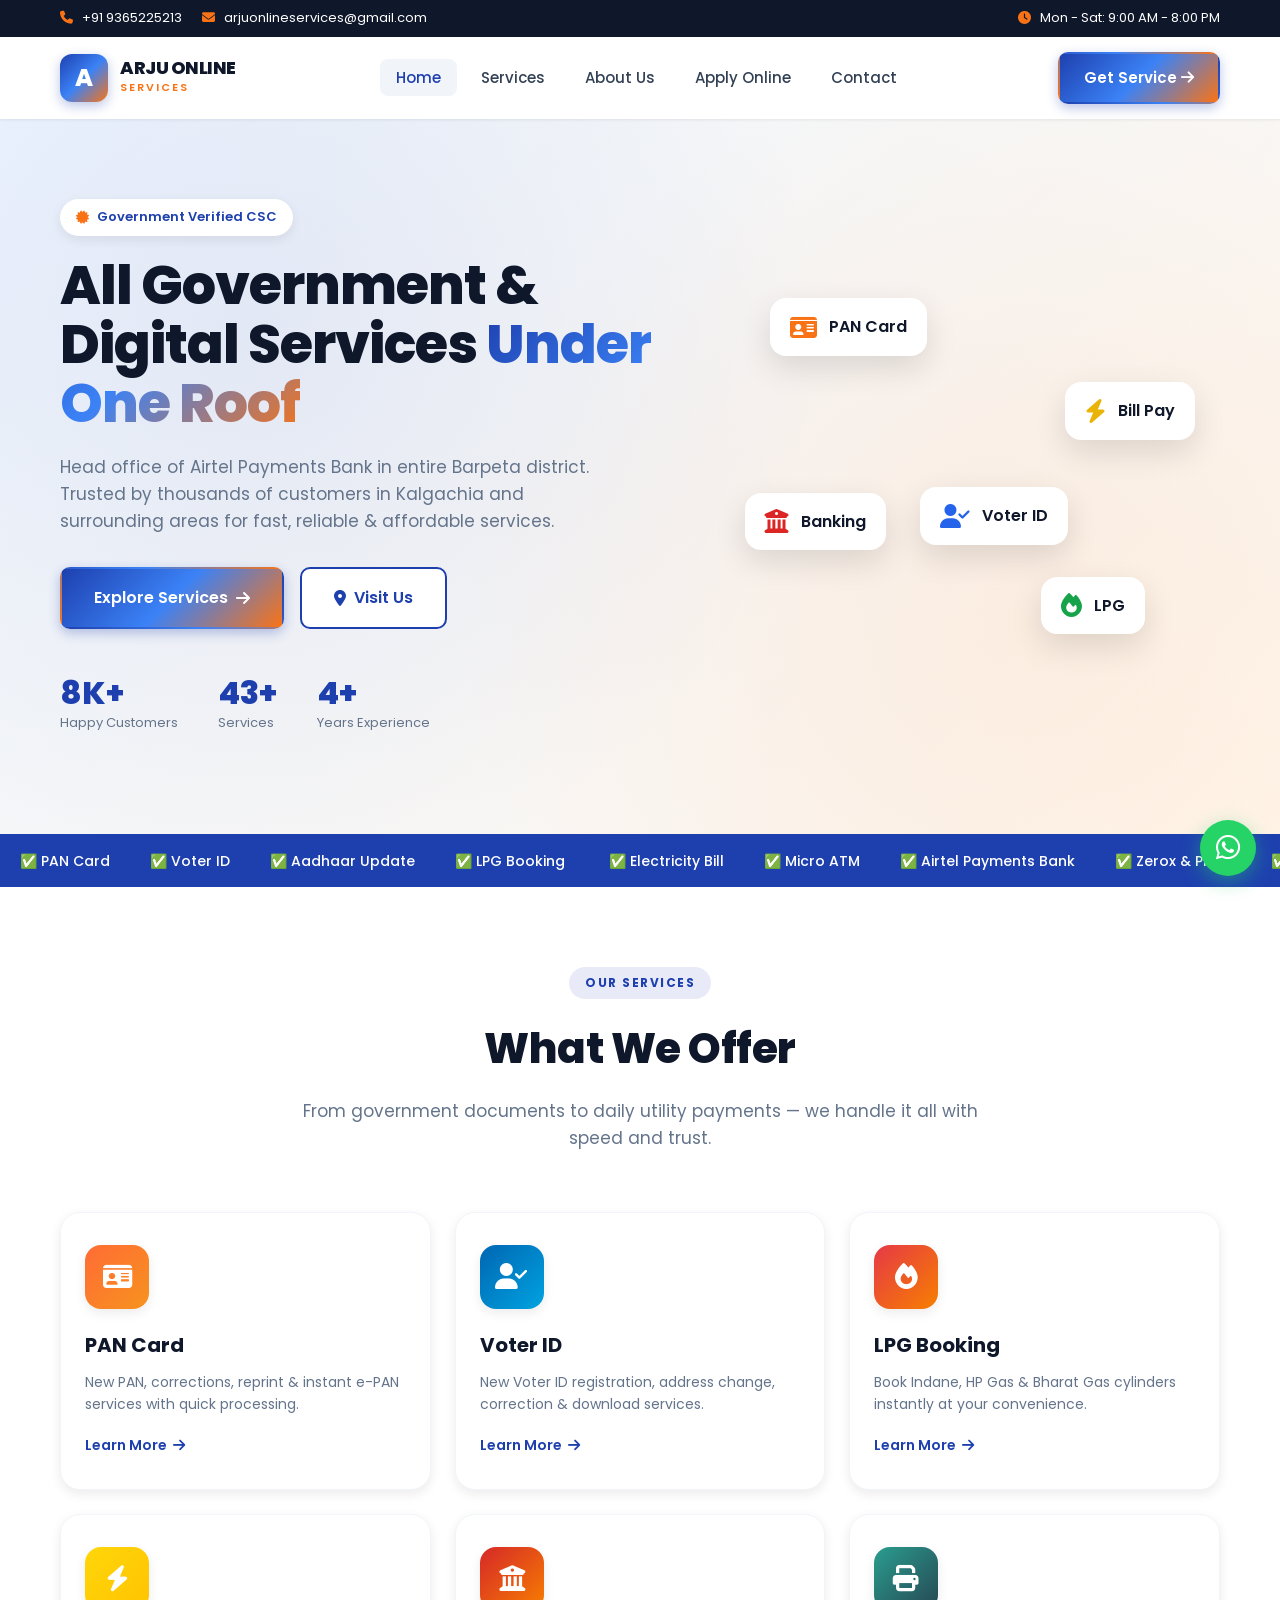
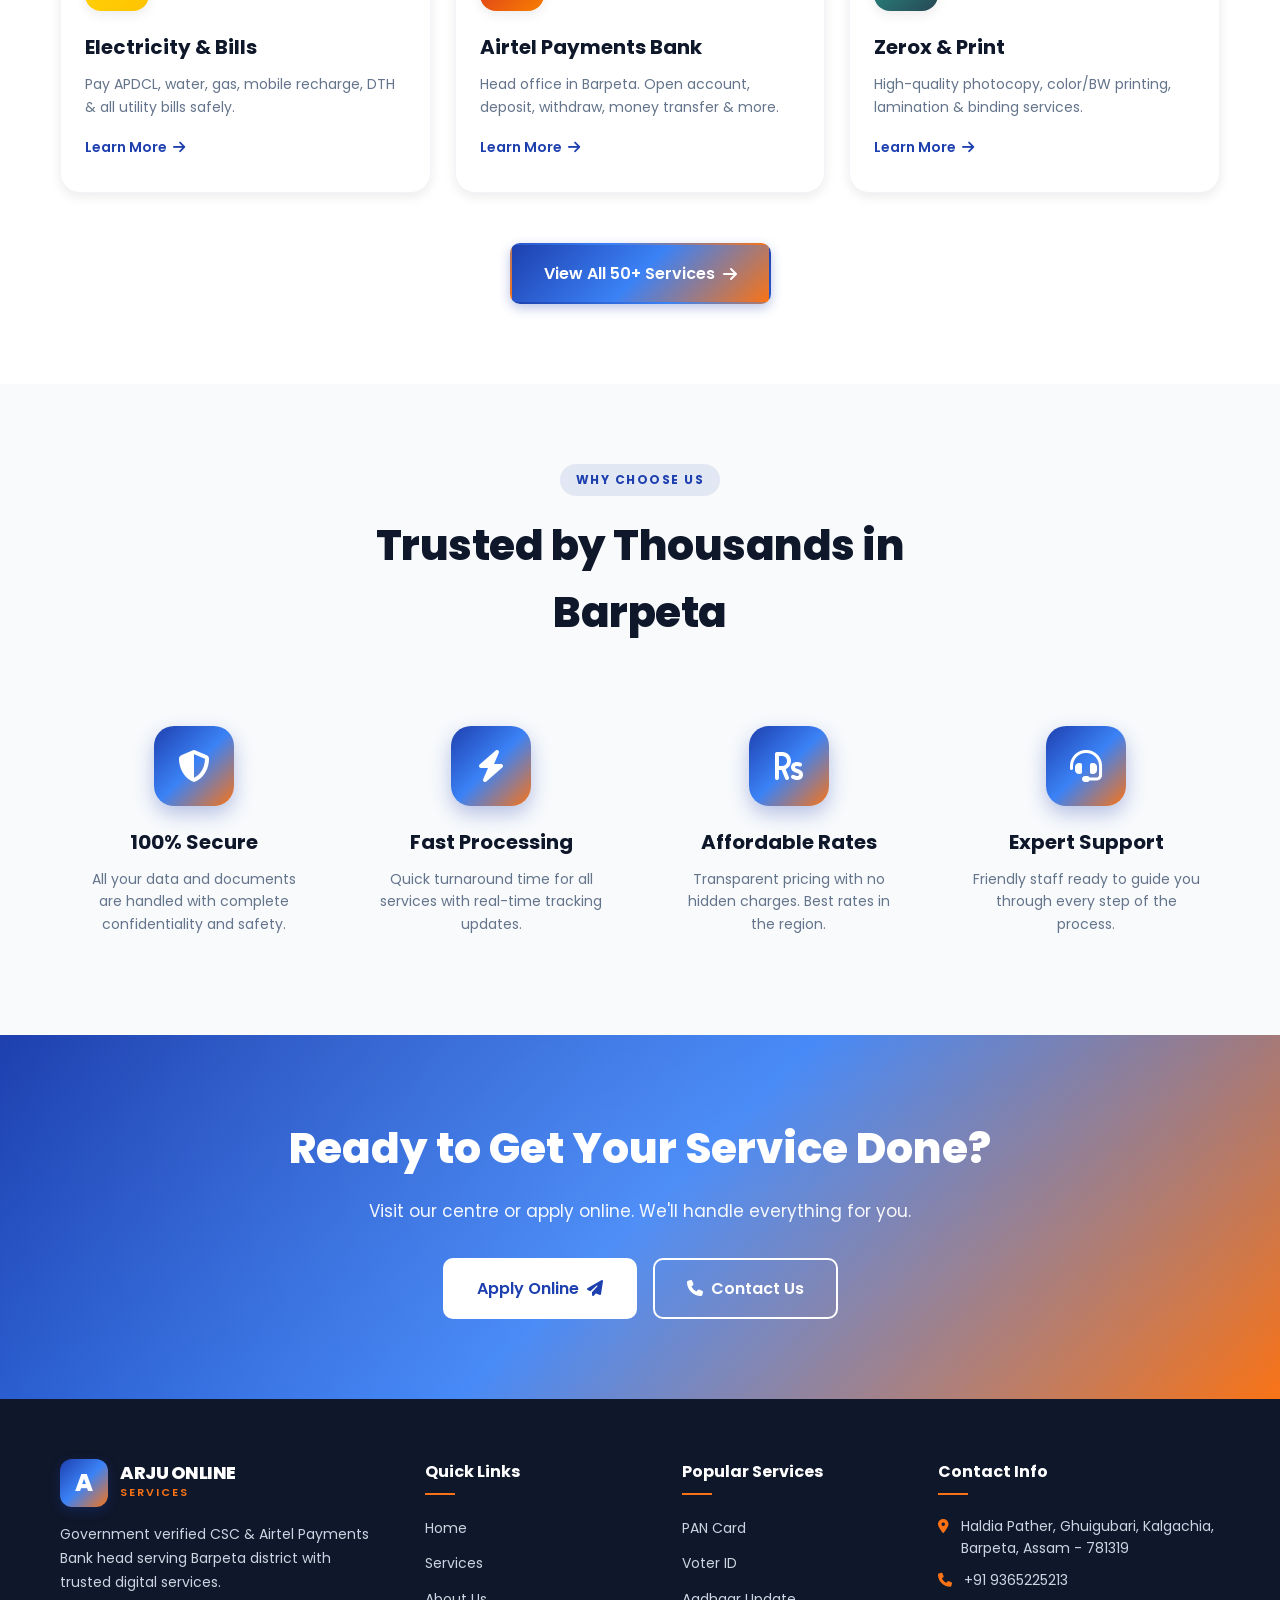
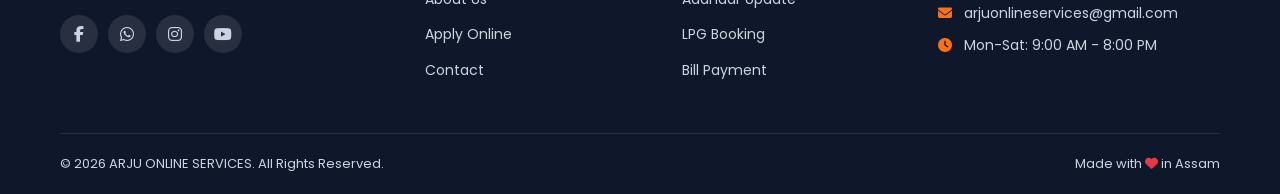
==== index.html @ af77f9fb "Add files via upload" ====
<!DOCTYPE html>
<html lang="en">
<head>
<meta charset="UTF-8" />
<meta name="viewport" content="width=device-width, initial-scale=1.0" />
<meta name="description" content="ARJU ONLINE SERVICES - Government Verified CSC & Airtel Payments Bank Head in Barpeta, Assam. All digital & government services under one roof." />
<meta name="keywords" content="CSC Barpeta, Airtel Payments Bank, PAN Card, Voter ID, LPG Booking, Bill Payment, Kalgachia, Assam CSC" />
<title>ARJU ONLINE SERVICES | CSC & Airtel Payments Bank - Barpeta, Assam</title>
<link rel="stylesheet" href="styles.css" />
<link rel="stylesheet" href="https://cdnjs.cloudflare.com/ajax/libs/font-awesome/6.5.1/css/all.min.css" />
<link rel="preconnect" href="https://fonts.googleapis.com">
<link rel="preconnect" href="https://fonts.gstatic.com" crossorigin>
<link href="https://fonts.googleapis.com/css2?family=Poppins:wght@300;400;500;600;700;800&family=Hind+Siliguri:wght@400;600;700&display=swap" rel="stylesheet">
</head>
<body>

<!-- Top Info Bar -->
<div class="top-bar">
  <div class="container top-bar-inner">
    <div class="top-left">
      <span><i class="fas fa-phone"></i> +91 9365225213</span>
      <span class="hide-mobile"><i class="fas fa-envelope"></i> arjuonlineservices@gmail.com</span>
    </div>
    <div class="top-right">
      <span><i class="fas fa-clock"></i> Mon - Sat: 9:00 AM - 8:00 PM</span>
    </div>
  </div>
</div>

<!-- Navigation -->
<header class="header" id="header">
  <div class="container nav-container">
    <a href="index.html" class="logo">
      <div class="logo-icon">A</div>
      <div class="logo-text">
        <h1>ARJU ONLINE</h1>
        <p>SERVICES</p>
      </div>
    </a>
    <nav class="nav" id="nav">
      <ul class="nav-list">
        <li><a href="index.html" class="active">Home</a></li>
        <li><a href="services.html">Services</a></li>
        <li><a href="about.html">About Us</a></li>
        <li><a href="apply.html">Apply Online</a></li>
        <li><a href="contact.html">Contact</a></li>
      </ul>
    </nav>
    <a href="apply.html" class="btn btn-primary nav-cta hide-mobile">Get Service <i class="fas fa-arrow-right"></i></a>
    <button class="menu-toggle" id="menuToggle" aria-label="Toggle menu">
      <i class="fas fa-bars"></i>
    </button>
  </div>
</header>

<!-- Hero Section -->
<section class="hero">
  <div class="hero-bg"></div>
  <div class="container hero-content">
    <div class="hero-text">
      <span class="hero-badge"><i class="fas fa-certificate"></i> Government Verified CSC</span>
      <h2 class="hero-title">All Government & Digital Services <span class="text-gradient">Under One Roof</span></h2>
      <p class="hero-desc">Head office of Airtel Payments Bank in entire Barpeta district. Trusted by thousands of customers in Kalgachia and surrounding areas for fast, reliable & affordable services.</p>
      <div class="hero-buttons">
        <a href="services.html" class="btn btn-primary btn-lg">Explore Services <i class="fas fa-arrow-right"></i></a>
        <a href="contact.html" class="btn btn-outline btn-lg"><i class="fas fa-map-marker-alt"></i> Visit Us</a>
      </div>
      <div class="hero-stats">
        <div class="stat"><h3>10K+</h3><p>Happy Customers</p></div>
        <div class="stat"><h3>50+</h3><p>Services</p></div>
        <div class="stat"><h3>5+</h3><p>Years Experience</p></div>
      </div>
    </div>
    <div class="hero-image">
      <div class="hero-card card-1"><i class="fas fa-id-card"></i><span>PAN Card</span></div>
      <div class="hero-card card-2"><i class="fas fa-bolt"></i><span>Bill Pay</span></div>
      <div class="hero-card card-3"><i class="fas fa-university"></i><span>Banking</span></div>
      <div class="hero-card card-4"><i class="fas fa-fire"></i><span>LPG</span></div>
      <div class="hero-card card-5"><i class="fas fa-user-check"></i><span>Voter ID</span></div>
    </div>
  </div>
</section>

<!-- Marquee -->
<div class="marquee">
  <div class="marquee-content">
    <span>✅ PAN Card</span><span>✅ Voter ID</span><span>✅ Aadhaar Update</span><span>✅ LPG Booking</span>
    <span>✅ Electricity Bill</span><span>✅ Micro ATM</span><span>✅ Airtel Payments Bank</span><span>✅ Zerox & Print</span>
    <span>✅ Ration Card</span><span>✅ Driving License</span><span>✅ Passport</span><span>✅ Ayushman Card</span>
    <span>✅ PAN Card</span><span>✅ Voter ID</span><span>✅ Aadhaar Update</span><span>✅ LPG Booking</span>
  </div>
</div>

<!-- Services Preview -->
<section class="section">
  <div class="container">
    <div class="section-header">
      <span class="section-tag">OUR SERVICES</span>
      <h2 class="section-title">What We Offer</h2>
      <p class="section-desc">From government documents to daily utility payments — we handle it all with speed and trust.</p>
    </div>
    <div class="services-grid">
      <div class="service-card">
        <div class="service-icon" style="background: linear-gradient(135deg, #ff6b35, #f7931e);"><i class="fas fa-id-card"></i></div>
        <h3>PAN Card</h3>
        <p>New PAN, corrections, reprint & instant e-PAN services with quick processing.</p>
        <a href="services.html" class="service-link">Learn More <i class="fas fa-arrow-right"></i></a>
      </div>
      <div class="service-card">
        <div class="service-icon" style="background: linear-gradient(135deg, #0066b3, #00a3e0);"><i class="fas fa-user-check"></i></div>
        <h3>Voter ID</h3>
        <p>New Voter ID registration, address change, correction & download services.</p>
        <a href="services.html" class="service-link">Learn More <i class="fas fa-arrow-right"></i></a>
      </div>
      <div class="service-card">
        <div class="service-icon" style="background: linear-gradient(135deg, #e63946, #f77f00);"><i class="fas fa-fire"></i></div>
        <h3>LPG Booking</h3>
        <p>Book Indane, HP Gas & Bharat Gas cylinders instantly at your convenience.</p>
        <a href="services.html" class="service-link">Learn More <i class="fas fa-arrow-right"></i></a>
      </div>
      <div class="service-card">
        <div class="service-icon" style="background: linear-gradient(135deg, #ffd60a, #ffc300);"><i class="fas fa-bolt"></i></div>
        <h3>Electricity & Bills</h3>
        <p>Pay APDCL, water, gas, mobile recharge, DTH & all utility bills safely.</p>
        <a href="services.html" class="service-link">Learn More <i class="fas fa-arrow-right"></i></a>
      </div>
      <div class="service-card">
        <div class="service-icon" style="background: linear-gradient(135deg, #d62828, #f77f00);"><i class="fas fa-university"></i></div>
        <h3>Airtel Payments Bank</h3>
        <p>Head office in Barpeta. Open account, deposit, withdraw, money transfer & more.</p>
        <a href="services.html" class="service-link">Learn More <i class="fas fa-arrow-right"></i></a>
      </div>
      <div class="service-card">
        <div class="service-icon" style="background: linear-gradient(135deg, #2a9d8f, #264653);"><i class="fas fa-print"></i></div>
        <h3>Zerox & Print</h3>
        <p>High-quality photocopy, color/BW printing, lamination & binding services.</p>
        <a href="services.html" class="service-link">Learn More <i class="fas fa-arrow-right"></i></a>
      </div>
    </div>
    <div class="center-action">
      <a href="services.html" class="btn btn-primary btn-lg">View All 50+ Services <i class="fas fa-arrow-right"></i></a>
    </div>
  </div>
</section>

<!-- Why Choose Us -->
<section class="section section-alt">
  <div class="container">
    <div class="section-header">
      <span class="section-tag">WHY CHOOSE US</span>
      <h2 class="section-title">Trusted by Thousands in Barpeta</h2>
    </div>
    <div class="features-grid">
      <div class="feature">
        <div class="feature-icon"><i class="fas fa-shield-alt"></i></div>
        <h3>100% Secure</h3>
        <p>All your data and documents are handled with complete confidentiality and safety.</p>
      </div>
      <div class="feature">
        <div class="feature-icon"><i class="fas fa-bolt"></i></div>
        <h3>Fast Processing</h3>
        <p>Quick turnaround time for all services with real-time tracking updates.</p>
      </div>
      <div class="feature">
        <div class="feature-icon"><i class="fas fa-rupee-sign"></i></div>
        <h3>Affordable Rates</h3>
        <p>Transparent pricing with no hidden charges. Best rates in the region.</p>
      </div>
      <div class="feature">
        <div class="feature-icon"><i class="fas fa-headset"></i></div>
        <h3>Expert Support</h3>
        <p>Friendly staff ready to guide you through every step of the process.</p>
      </div>
    </div>
  </div>
</section>

<!-- CTA -->
<section class="cta-section">
  <div class="container">
    <div class="cta-content">
      <h2>Ready to Get Your Service Done?</h2>
      <p>Visit our centre or apply online. We'll handle everything for you.</p>
      <div class="cta-buttons">
        <a href="apply.html" class="btn btn-light btn-lg">Apply Online <i class="fas fa-paper-plane"></i></a>
        <a href="contact.html" class="btn btn-outline-light btn-lg"><i class="fas fa-phone"></i> Contact Us</a>
      </div>
    </div>
  </div>
</section>

<!-- Footer -->
<footer class="footer">
  <div class="container">
    <div class="footer-grid">
      <div class="footer-col">
        <div class="footer-logo">
          <div class="logo-icon">A</div>
          <div class="logo-text"><h1>ARJU ONLINE</h1><p>SERVICES</p></div>
        </div>
        <p class="footer-about">Government verified CSC & Airtel Payments Bank head serving Barpeta district with trusted digital services.</p>
        <div class="social-links">
          <a href="#" aria-label="Facebook"><i class="fab fa-facebook-f"></i></a>
          <a href="#" aria-label="WhatsApp"><i class="fab fa-whatsapp"></i></a>
          <a href="#" aria-label="Instagram"><i class="fab fa-instagram"></i></a>
          <a href="#" aria-label="YouTube"><i class="fab fa-youtube"></i></a>
        </div>
      </div>
      <div class="footer-col">
        <h4>Quick Links</h4>
        <ul>
          <li><a href="index.html">Home</a></li>
          <li><a href="services.html">Services</a></li>
          <li><a href="about.html">About Us</a></li>
          <li><a href="apply.html">Apply Online</a></li>
          <li><a href="contact.html">Contact</a></li>
        </ul>
      </div>
      <div class="footer-col">
        <h4>Popular Services</h4>
        <ul>
          <li><a href="services.html">PAN Card</a></li>
          <li><a href="services.html">Voter ID</a></li>
          <li><a href="services.html">Aadhaar Update</a></li>
          <li><a href="services.html">LPG Booking</a></li>
          <li><a href="services.html">Bill Payment</a></li>
        </ul>
      </div>
      <div class="footer-col">
        <h4>Contact Info</h4>
        <ul class="contact-list">
          <li><i class="fas fa-map-marker-alt"></i> Haldia Pather, Ghuigubari, Kalgachia, Barpeta, Assam - 781319</li>
          <li><i class="fas fa-phone"></i> +91 9365225213</li>
          <li><i class="fas fa-envelope"></i> arjuonlineservices@gmail.com</li>
          <li><i class="fas fa-clock"></i> Mon-Sat: 9:00 AM - 8:00 PM</li>
        </ul>
      </div>
    </div>
    <div class="footer-bottom">
      <p>&copy; 2026 ARJU ONLINE SERVICES. All Rights Reserved.</p>
      <p>Made with <i class="fas fa-heart" style="color:#e63946;"></i> in Assam</p>
    </div>
  </div>
</footer>

<!-- WhatsApp Float -->
<a href="https://wa.me/919365225213" class="whatsapp-float" target="_blank" aria-label="WhatsApp">
  <i class="fab fa-whatsapp"></i>
</a>

<script src="script.js"></script>
</body>
</html>
---- styles.css ----
/* ============ RESET & BASE ============ */
*, *::before, *::after { box-sizing: border-box; margin: 0; padding: 0; }

:root {
  --primary: #1e40af;
  --primary-dark: #1e3a8a;
  --primary-light: #3b82f6;
  --accent: #f97316;
  --accent-dark: #ea580c;
  --success: #10b981;
  --danger: #ef4444;
  --dark: #0f172a;
  --gray-900: #1e293b;
  --gray-700: #334155;
  --gray-500: #64748b;
  --gray-300: #cbd5e1;
  --gray-100: #f1f5f9;
  --gray-50: #f8fafc;
  --white: #ffffff;
  --gradient: linear-gradient(135deg, #1e40af 0%, #3b82f6 50%, #f97316 100%);
  --gradient-soft: linear-gradient(135deg, #eff6ff 0%, #fff7ed 100%);
  --shadow-sm: 0 1px 3px rgba(0,0,0,0.08);
  --shadow: 0 4px 12px rgba(0,0,0,0.08);
  --shadow-lg: 0 12px 32px rgba(0,0,0,0.12);
  --shadow-xl: 0 20px 50px rgba(0,0,0,0.18);
  --radius: 12px;
  --radius-lg: 20px;
  --transition: all 0.3s cubic-bezier(0.4, 0, 0.2, 1);
}

html { scroll-behavior: smooth; }

body {
  font-family: 'Poppins', 'Hind Siliguri', -apple-system, BlinkMacSystemFont, sans-serif;
  color: var(--gray-700);
  line-height: 1.6;
  background: var(--white);
  overflow-x: hidden;
}

img { max-width: 100%; display: block; }
a { text-decoration: none; color: inherit; }
ul { list-style: none; }
button { cursor: pointer; border: none; background: none; font-family: inherit; }

.container { max-width: 1200px; margin: 0 auto; padding: 0 20px; }

/* ============ TOP BAR ============ */
.top-bar {
  background: var(--dark);
  color: var(--white);
  font-size: 13px;
  padding: 8px 0;
}
.top-bar-inner { display: flex; justify-content: space-between; align-items: center; flex-wrap: wrap; gap: 10px; }
.top-left, .top-right { display: flex; gap: 20px; align-items: center; flex-wrap: wrap; }
.top-bar i { color: var(--accent); margin-right: 6px; }

/* ============ HEADER ============ */
.header {
  background: var(--white);
  box-shadow: var(--shadow-sm);
  position: sticky;
  top: 0;
  z-index: 1000;
  transition: var(--transition);
}
.header.scrolled { box-shadow: var(--shadow); }
.nav-container { display: flex; justify-content: space-between; align-items: center; padding: 15px 20px; }

.logo { display: flex; align-items: center; gap: 12px; }
.logo-icon {
  width: 48px; height: 48px;
  background: var(--gradient);
  color: var(--white);
  border-radius: 12px;
  display: flex; align-items: center; justify-content: center;
  font-weight: 800; font-size: 24px;
  box-shadow: 0 4px 12px rgba(30,64,175,0.3);
}
.logo-text h1 { font-size: 18px; font-weight: 800; color: var(--dark); line-height: 1; letter-spacing: -0.5px; }
.logo-text p { font-size: 11px; font-weight: 600; color: var(--accent); letter-spacing: 2px; margin-top: 2px; }

.nav-list { display: flex; gap: 8px; align-items: center; }
.nav-list a {
  padding: 8px 16px;
  font-weight: 500;
  color: var(--gray-700);
  border-radius: 8px;
  transition: var(--transition);
  font-size: 15px;
}
.nav-list a:hover, .nav-list a.active { color: var(--primary); background: var(--gray-100); }

.menu-toggle { display: none; font-size: 24px; color: var(--dark); }

/* ============ BUTTONS ============ */
.btn {
  display: inline-flex; align-items: center; gap: 8px;
  padding: 12px 24px;
  border-radius: 10px;
  font-weight: 600;
  font-size: 15px;
  transition: var(--transition);
  cursor: pointer;
  border: 2px solid transparent;
  text-align: center;
  justify-content: center;
}
.btn-primary { background: var(--gradient); color: var(--white); box-shadow: 0 4px 12px rgba(30,64,175,0.3); }
.btn-primary:hover { transform: translateY(-2px); box-shadow: 0 8px 20px rgba(30,64,175,0.4); }
.btn-outline { border-color: var(--primary); color: var(--primary); background: var(--white); }
.btn-outline:hover { background: var(--primary); color: var(--white); }
.btn-light { background: var(--white); color: var(--primary); }
.btn-light:hover { transform: translateY(-2px); box-shadow: var(--shadow-lg); }
.btn-outline-light { border-color: var(--white); color: var(--white); }
.btn-outline-light:hover { background: var(--white); color: var(--primary); }
.btn-whatsapp { background: #25D366; color: var(--white); }
.btn-whatsapp:hover { background: #1ebe5a; transform: translateY(-2px); }
.btn-lg { padding: 16px 32px; font-size: 16px; }
.btn-block { width: 100%; }

/* ============ HERO ============ */
.hero {
  position: relative;
  padding: 80px 0 100px;
  overflow: hidden;
  background: var(--gradient-soft);
}
.hero-bg {
  position: absolute; inset: 0;
  background: radial-gradient(circle at 20% 30%, rgba(30,64,175,0.08) 0%, transparent 50%),
              radial-gradient(circle at 80% 70%, rgba(249,115,22,0.08) 0%, transparent 50%);
}
.hero-content { display: grid; grid-template-columns: 1.2fr 1fr; gap: 60px; align-items: center; position: relative; }
.hero-badge {
  display: inline-flex; align-items: center; gap: 8px;
  background: var(--white);
  padding: 8px 16px;
  border-radius: 100px;
  font-size: 13px;
  font-weight: 600;
  color: var(--primary);
  box-shadow: var(--shadow);
  margin-bottom: 20px;
}
.hero-badge i { color: var(--accent); }
.hero-title { font-size: clamp(32px, 5vw, 54px); font-weight: 800; color: var(--dark); line-height: 1.1; margin-bottom: 20px; letter-spacing: -1px; }
.text-gradient { background: var(--gradient); -webkit-background-clip: text; -webkit-text-fill-color: transparent; background-clip: text; }
.hero-desc { font-size: 17px; color: var(--gray-500); margin-bottom: 32px; max-width: 540px; }
.hero-buttons { display: flex; gap: 16px; flex-wrap: wrap; margin-bottom: 48px; }
.hero-stats { display: flex; gap: 40px; flex-wrap: wrap; }
.stat h3 { font-size: 32px; font-weight: 800; color: var(--primary); line-height: 1; }
.stat p { font-size: 13px; color: var(--gray-500); margin-top: 4px; }

.hero-image { position: relative; height: 420px; }
.hero-card {
  position: absolute;
  background: var(--white);
  padding: 16px 20px;
  border-radius: 16px;
  box-shadow: var(--shadow-lg);
  display: flex; align-items: center; gap: 12px;
  font-weight: 600;
  color: var(--dark);
  animation: float 3s ease-in-out infinite;
}
.hero-card i { font-size: 24px; }
.card-1 { top: 10%; left: 10%; animation-delay: 0s; }
.card-1 i { color: #f97316; }
.card-2 { top: 30%; right: 5%; animation-delay: 0.5s; }
.card-2 i { color: #eab308; }
.card-3 { bottom: 30%; left: 5%; animation-delay: 1s; }
.card-3 i { color: #dc2626; }
.card-4 { bottom: 10%; right: 15%; animation-delay: 1.5s; }
.card-4 i { color: #16a34a; }
.card-5 { top: 55%; left: 40%; animation-delay: 2s; }
.card-5 i { color: #2563eb; }

@keyframes float { 0%,100% { transform: translateY(0); } 50% { transform: translateY(-12px); } }

/* ============ MARQUEE ============ */
.marquee {
  background: var(--primary);
  color: var(--white);
  padding: 14px 0;
  overflow: hidden;
  white-space: nowrap;
}
.marquee-content { display: inline-block; animation: scroll 30s linear infinite; font-weight: 500; font-size: 14px; }
.marquee-content span { margin: 0 20px; }
@keyframes scroll { 0% { transform: translateX(0); } 100% { transform: translateX(-50%); } }

/* ============ SECTIONS ============ */
.section { padding: 80px 0; }
.section-alt { background: var(--gray-50); }
.section-header { text-align: center; max-width: 700px; margin: 0 auto 60px; }
.section-tag {
  display: inline-block;
  background: rgba(30,64,175,0.1);
  color: var(--primary);
  padding: 6px 16px;
  border-radius: 100px;
  font-size: 12px;
  font-weight: 700;
  letter-spacing: 1.5px;
  margin-bottom: 16px;
}
.section-title { font-size: clamp(28px, 4vw, 42px); font-weight: 800; color: var(--dark); margin-bottom: 16px; letter-spacing: -0.5px; }
.section-desc { color: var(--gray-500); font-size: 17px; }
.center-action { text-align: center; margin-top: 50px; }

/* ============ SERVICE CARDS (Home) ============ */
.services-grid { display: grid; grid-template-columns: repeat(auto-fit, minmax(280px, 1fr)); gap: 24px; }
.service-card {
  background: var(--white);
  padding: 32px 24px;
  border-radius: var(--radius-lg);
  box-shadow: var(--shadow);
  transition: var(--transition);
  border: 1px solid var(--gray-100);
  position: relative;
  overflow: hidden;
}
.service-card::before {
  content: '';
  position: absolute;
  top: 0; left: 0; right: 0; height: 3px;
  background: var(--gradient);
  transform: scaleX(0);
  transform-origin: left;
  transition: transform 0.4s ease;
}
.service-card:hover { transform: translateY(-8px); box-shadow: var(--shadow-xl); }
.service-card:hover::before { transform: scaleX(1); }
.service-icon {
  width: 64px; height: 64px;
  border-radius: 16px;
  display: flex; align-items: center; justify-content: center;
  font-size: 26px;
  color: var(--white);
  margin-bottom: 20px;
  box-shadow: var(--shadow);
}
.service-card h3 { font-size: 20px; font-weight: 700; color: var(--dark); margin-bottom: 10px; }
.service-card p { color: var(--gray-500); font-size: 14px; margin-bottom: 16px; }
.service-link { color: var(--primary); font-weight: 600; font-size: 14px; display: inline-flex; align-items: center; gap: 6px; transition: var(--transition); }
.service-link:hover { gap: 10px; }

/* ============ FEATURES ============ */
.features-grid { display: grid; grid-template-columns: repeat(auto-fit, minmax(240px, 1fr)); gap: 30px; }
.feature { text-align: center; padding: 20px; }
.feature-icon {
  width: 80px; height: 80px;
  background: var(--gradient);
  border-radius: 20px;
  display: flex; align-items: center; justify-content: center;
  font-size: 32px;
  color: var(--white);
  margin: 0 auto 20px;
  box-shadow: 0 8px 20px rgba(30,64,175,0.3);
}
.feature h3 { font-size: 20px; font-weight: 700; color: var(--dark); margin-bottom: 10px; }
.feature p { color: var(--gray-500); font-size: 14px; }

/* ============ CTA ============ */
.cta-section {
  background: var(--gradient);
  padding: 80px 0;
  text-align: center;
  color: var(--white);
  position: relative;
  overflow: hidden;
}
.cta-section::before {
  content: '';
  position: absolute;
  top: -50%; left: -50%;
  width: 200%; height: 200%;
  background: radial-gradient(circle, rgba(255,255,255,0.1) 0%, transparent 50%);
}
.cta-content { position: relative; }
.cta-content h2 { font-size: clamp(28px, 4vw, 42px); font-weight: 800; margin-bottom: 16px; }
.cta-content p { font-size: 17px; margin-bottom: 32px; opacity: 0.95; }
.cta-buttons { display: flex; gap: 16px; justify-content: center; flex-wrap: wrap; }

/* ============ PAGE HEADER ============ */
.page-header {
  background: var(--gradient);
  color: var(--white);
  padding: 80px 0 60px;
  text-align: center;
  position: relative;
  overflow: hidden;
}
.page-header::before {
  content: '';
  position: absolute; inset: 0;
  background: radial-gradient(circle at 30% 50%, rgba(255,255,255,0.15) 0%, transparent 50%);
}
.page-header h1 { font-size: clamp(32px, 5vw, 48px); font-weight: 800; margin-bottom: 12px; position: relative; }
.page-header p { font-size: 17px; opacity: 0.95; position: relative; }
.breadcrumb { margin-top: 20px; font-size: 14px; position: relative; }
.breadcrumb a { color: var(--white); opacity: 0.9; }
.breadcrumb a:hover { opacity: 1; text-decoration: underline; }
.breadcrumb i { margin: 0 8px; font-size: 10px; }

/* ============ SERVICES FULL GRID ============ */
.filter-bar {
  display: flex; gap: 10px; flex-wrap: wrap;
  justify-content: center;
  margin-bottom: 40px;
}
.filter-btn {
  padding: 10px 20px;
  background: var(--white);
  color: var(--gray-700);
  border: 2px solid var(--gray-100);
  border-radius: 100px;
  font-weight: 600;
  font-size: 14px;
  transition: var(--transition);
}
.filter-btn:hover { border-color: var(--primary); color: var(--primary); }
.filter-btn.active { background: var(--primary); color: var(--white); border-color: var(--primary); }

.services-full-grid { display: grid; grid-template-columns: repeat(auto-fill, minmax(260px, 1fr)); gap: 20px; }
.service-card-full {
  background: var(--white);
  padding: 24px;
  border-radius: var(--radius);
  box-shadow: var(--shadow);
  transition: var(--transition);
  border: 1px solid var(--gray-100);
  position: relative;
}
.service-card-full:hover { transform: translateY(-5px); box-shadow: var(--shadow-lg); }
.service-card-full .service-icon {
  width: 56px; height: 56px;
  background: var(--gradient);
  font-size: 22px;
  margin-bottom: 16px;
}
.service-card-full h3 { font-size: 17px; font-weight: 700; color: var(--dark); margin-bottom: 8px; }
.service-card-full p { font-size: 13px; color: var(--gray-500); }
.service-tag {
  position: absolute;
  top: 16px; right: 16px;
  background: var(--accent);
  color: var(--white);
  padding: 4px 10px;
  border-radius: 100px;
  font-size: 10px;
  font-weight: 700;
  letter-spacing: 0.5px;
}

/* ============ ABOUT ============ */
.about-grid { display: grid; grid-template-columns: 1fr 1fr; gap: 60px; align-items: center; }
.about-img-box { position: relative; }
.about-visual {
  background: var(--gradient);
  border-radius: var(--radius-lg);
  padding: 80px 40px;
  text-align: center;
  color: var(--white);
  box-shadow: var(--shadow-xl);
}
.about-visual i { font-size: 80px; margin-bottom: 20px; opacity: 0.9; }
.about-visual h3 { font-size: 24px; font-weight: 700; }
.about-badge {
  position: absolute;
  bottom: -20px; right: -20px;
  background: var(--white);
  padding: 20px;
  border-radius: var(--radius);
  box-shadow: var(--shadow-xl);
  display: flex; align-items: center; gap: 12px;
}
.about-badge i { font-size: 32px; color: var(--accent); }
.about-badge h4 { font-size: 20px; font-weight: 800; color: var(--dark); }
.about-badge p { font-size: 12px; color: var(--gray-500); }
.about-content .section-title { text-align: left; }
.about-content p { margin-bottom: 16px; color: var(--gray-700); }
.about-checklist { display: grid; grid-template-columns: 1fr 1fr; gap: 12px; margin-top: 24px; }
.about-checklist div { display: flex; align-items: center; gap: 10px; font-weight: 500; color: var(--dark); }
.about-checklist i { color: var(--success); font-size: 18px; }

.values-grid { display: grid; grid-template-columns: repeat(auto-fit, minmax(220px, 1fr)); gap: 24px; }
.value-card {
  background: var(--white);
  padding: 32px 24px;
  border-radius: var(--radius-lg);
  text-align: center;
  box-shadow: var(--shadow);
  transition: var(--transition);
}
.value-card:hover { transform: translateY(-5px); box-shadow: var(--shadow-lg); }
.value-icon {
  width: 70px; height: 70px;
  background: var(--gradient-soft);
  border-radius: 20px;
  display: flex; align-items: center; justify-content: center;
  font-size: 28px;
  color: var(--primary);
  margin: 0 auto 20px;
}
.value-card h3 { font-size: 18px; font-weight: 700; color: var(--dark); margin-bottom: 10px; }
.value-card p { font-size: 14px; color: var(--gray-500); }

.testimonials-grid { display: grid; grid-template-columns: repeat(auto-fit, minmax(280px, 1fr)); gap: 24px; }
.testimonial {
  background: var(--white);
  padding: 32px;
  border-radius: var(--radius-lg);
  box-shadow: var(--shadow);
  transition: var(--transition);
}
.testimonial:hover { transform: translateY(-5px); box-shadow: var(--shadow-lg); }
.stars { color: #fbbf24; margin-bottom: 16px; }
.stars i { margin-right: 2px; }
.testimonial p { color: var(--gray-700); font-style: italic; margin-bottom: 20px; }
.testimonial-author { display: flex; align-items: center; gap: 12px; }
.author-avatar {
  width: 48px; height: 48px;
  background: var(--gradient);
  color: var(--white);
  border-radius: 50%;
  display: flex; align-items: center; justify-content: center;
  font-weight: 700;
  font-size: 18px;
}
.testimonial-author h4 { font-size: 15px; font-weight: 700; color: var(--dark); }
.testimonial-author p { font-size: 13px; color: var(--gray-500); font-style: normal; }

/* ============ CONTACT ============ */
.contact-grid { display: grid; grid-template-columns: 1fr 1.2fr; gap: 40px; }
.contact-info h2, .contact-form-wrap h2 { font-size: 28px; font-weight: 800; color: var(--dark); margin-bottom: 16px; }
.contact-info > p { color: var(--gray-500); margin-bottom: 32px; }
.info-card {
  display: flex; gap: 16px;
  padding: 20px;
  background: var(--white);
  border-radius: var(--radius);
  box-shadow: var(--shadow);
  margin-bottom: 16px;
  transition: var(--transition);
}
.info-card:hover { transform: translateX(5px); box-shadow: var(--shadow-lg); }
.info-icon {
  width: 48px; height: 48px;
  background: var(--gradient);
  color: var(--white);
  border-radius: 12px;
  display: flex; align-items: center; justify-content: center;
  font-size: 18px;
  flex-shrink: 0;
}
.info-card h4 { font-size: 15px; font-weight: 700; color: var(--dark); margin-bottom: 4px; }
.info-card p { font-size: 14px; color: var(--gray-500); line-height: 1.5; }

.contact-form-wrap {
  background: var(--white);
  padding: 40px;
  border-radius: var(--radius-lg);
  box-shadow: var(--shadow-lg);
}

/* ============ FORMS ============ */
.form-row { display: grid; grid-template-columns: 1fr 1fr; gap: 16px; }
.form-group { margin-bottom: 20px; }
.form-group label { display: block; font-weight: 600; color: var(--dark); margin-bottom: 8px; font-size: 14px; }
.form-group input, .form-group select, .form-group textarea {
  width: 100%;
  padding: 12px 16px;
  border: 2px solid var(--gray-100);
  border-radius: 10px;
  font-family: inherit;
  font-size: 15px;
  color: var(--dark);
  background: var(--white);
  transition: var(--transition);
}
.form-group input:focus, .form-group select:focus, .form-group textarea:focus {
  outline: none;
  border-color: var(--primary);
  box-shadow: 0 0 0 4px rgba(30,64,175,0.1);
}
.form-group textarea { resize: vertical; min-height: 100px; }
.form-check { display: flex; gap: 10px; align-items: flex-start; margin-bottom: 20px; font-size: 13px; color: var(--gray-500); }
.form-check input { margin-top: 3px; accent-color: var(--primary); }

/* ============ APPLY PAGE ============ */
.apply-wrapper { display: grid; grid-template-columns: 1fr 1.4fr; gap: 40px; align-items: start; }
.apply-info {
  background: var(--gradient);
  color: var(--white);
  padding: 40px;
  border-radius: var(--radius-lg);
  position: sticky;
  top: 100px;
}
.apply-info h2 { font-size: 28px; font-weight: 800; margin-bottom: 30px; }
.step { display: flex; gap: 16px; margin-bottom: 24px; }
.step-num {
  width: 40px; height: 40px;
  background: rgba(255,255,255,0.2);
  border-radius: 50%;
  display: flex; align-items: center; justify-content: center;
  font-weight: 800;
  flex-shrink: 0;
}
.step h4 { font-size: 16px; font-weight: 700; margin-bottom: 4px; }
.step p { font-size: 13px; opacity: 0.9; }
.apply-help { margin-top: 30px; padding-top: 30px; border-top: 1px solid rgba(255,255,255,0.2); }
.apply-help h4 { font-size: 18px; font-weight: 700; margin-bottom: 10px; display: flex; align-items: center; gap: 8px; }
.apply-help p { font-size: 14px; opacity: 0.9; margin-bottom: 16px; }
.apply-help .btn { margin-bottom: 10px; }

.apply-form-wrap {
  background: var(--white);
  padding: 40px;
  border-radius: var(--radius-lg);
  box-shadow: var(--shadow-lg);
}
.apply-form-wrap h2 { font-size: 28px; font-weight: 800; color: var(--dark); margin-bottom: 24px; }

/* ============ MAP ============ */
.map-container { width: 100%; }
.map-container iframe { display: block; width: 100%; }

/* ============ FOOTER ============ */
.footer { background: var(--dark); color: var(--gray-300); padding: 60px 0 0; }
.footer-grid { display: grid; grid-template-columns: 1.5fr 1fr 1fr 1.3fr; gap: 40px; margin-bottom: 40px; }
.footer-logo { display: flex; align-items: center; gap: 12px; margin-bottom: 16px; }
.footer-logo .logo-text h1 { color: var(--white); }
.footer-about { font-size: 14px; line-height: 1.7; margin-bottom: 20px; }
.social-links { display: flex; gap: 10px; }
.social-links a {
  width: 38px; height: 38px;
  background: rgba(255,255,255,0.1);
  border-radius: 50%;
  display: flex; align-items: center; justify-content: center;
  transition: var(--transition);
}
.social-links a:hover { background: var(--gradient); transform: translateY(-3px); }
.footer-col h4 { color: var(--white); font-size: 16px; font-weight: 700; margin-bottom: 20px; position: relative; padding-bottom: 10px; }
.footer-col h4::after { content: ''; position: absolute; bottom: 0; left: 0; width: 30px; height: 2px; background: var(--accent); }
.footer-col ul li { margin-bottom: 10px; }
.footer-col ul a { font-size: 14px; transition: var(--transition); }
.footer-col ul a:hover { color: var(--accent); padding-left: 5px; }
.contact-list li { display: flex; gap: 12px; font-size: 14px; align-items: flex-start; }
.contact-list i { color: var(--accent); margin-top: 4px; flex-shrink: 0; }
.footer-bottom {
  border-top: 1px solid rgba(255,255,255,0.1);
  padding: 20px 0;
  text-align: center;
  font-size: 13px;
  display: flex; justify-content: space-between; flex-wrap: wrap; gap: 10px;
}

/* ============ WHATSAPP FLOAT ============ */
.whatsapp-float {
  position: fixed;
  bottom: 24px; right: 24px;
  width: 56px; height: 56px;
  background: #25D366;
  color: var(--white);
  border-radius: 50%;
  display: flex; align-items: center; justify-content: center;
  font-size: 28px;
  box-shadow: 0 6px 20px rgba(37,211,102,0.4);
  z-index: 999;
  transition: var(--transition);
  animation: pulse 2s infinite;
}
.whatsapp-float:hover { transform: scale(1.1); }
@keyframes pulse {
  0%, 100% { box-shadow: 0 6px 20px rgba(37,211,102,0.4); }
  50% { box-shadow: 0 6px 20px rgba(37,211,102,0.4), 0 0 0 15px rgba(37,211,102,0); }
}

/* ============ UTILITIES ============ */
.hide-mobile { display: inline; }

/* ============ RESPONSIVE ============ */
@media (max-width: 968px) {
  .hero-content, .about-grid, .contact-grid, .apply-wrapper { grid-template-columns: 1fr; gap: 40px; }
  .hero-image { height: 300px; }
  .footer-grid { grid-template-columns: 1fr 1fr; }
  .about-info { position: static; }
}

@media (max-width: 768px) {
  .hide-mobile { display: none !important; }
  .menu-toggle { display: block; }
  .nav { 
    position: fixed;
    top: 78px; left: 0; right: 0;
    background: var(--white);
    box-shadow: var(--shadow-lg);
    max-height: 0;
    overflow: hidden;
    transition: max-height 0.3s ease;
  }
  .nav.open { max-height: 400px; }
  .nav-list { flex-direction: column; padding: 20px; gap: 4px; }
  .nav-list a { display: block; padding: 12px 16px; }
  .nav-cta { display: none; }
  .hero { padding: 50px 0 70px; }
  .hero-title { font-size: 32px; }
  .hero-stats { gap: 24px; }
  .stat h3 { font-size: 24px; }
  .section { padding: 60px 0; }
  .form-row { grid-template-columns: 1fr; }
  .footer-grid { grid-template-columns: 1fr; gap: 30px; }
  .footer-bottom { flex-direction: column; text-align: center; }
  .contact-form-wrap, .apply-form-wrap, .apply-info { padding: 24px; }
  .about-badge { position: static; margin-top: 20px; display: inline-flex; }
  .about-checklist { grid-template-columns: 1fr; }
  .whatsapp-float { width: 50px; height: 50px; font-size: 24px; bottom: 16px; right: 16px; }
}

@media (max-width: 480px) {
  .hero-buttons { flex-direction: column; }
  .hero-buttons .btn { width: 100%; }
  .top-bar-inner { justify-content: center; text-align: center; }
  .top-left, .top-right { justify-content: center; }
  .cta-buttons { flex-direction: column; }
  .cta-buttons .btn { width: 100%; max-width: 300px; }
}
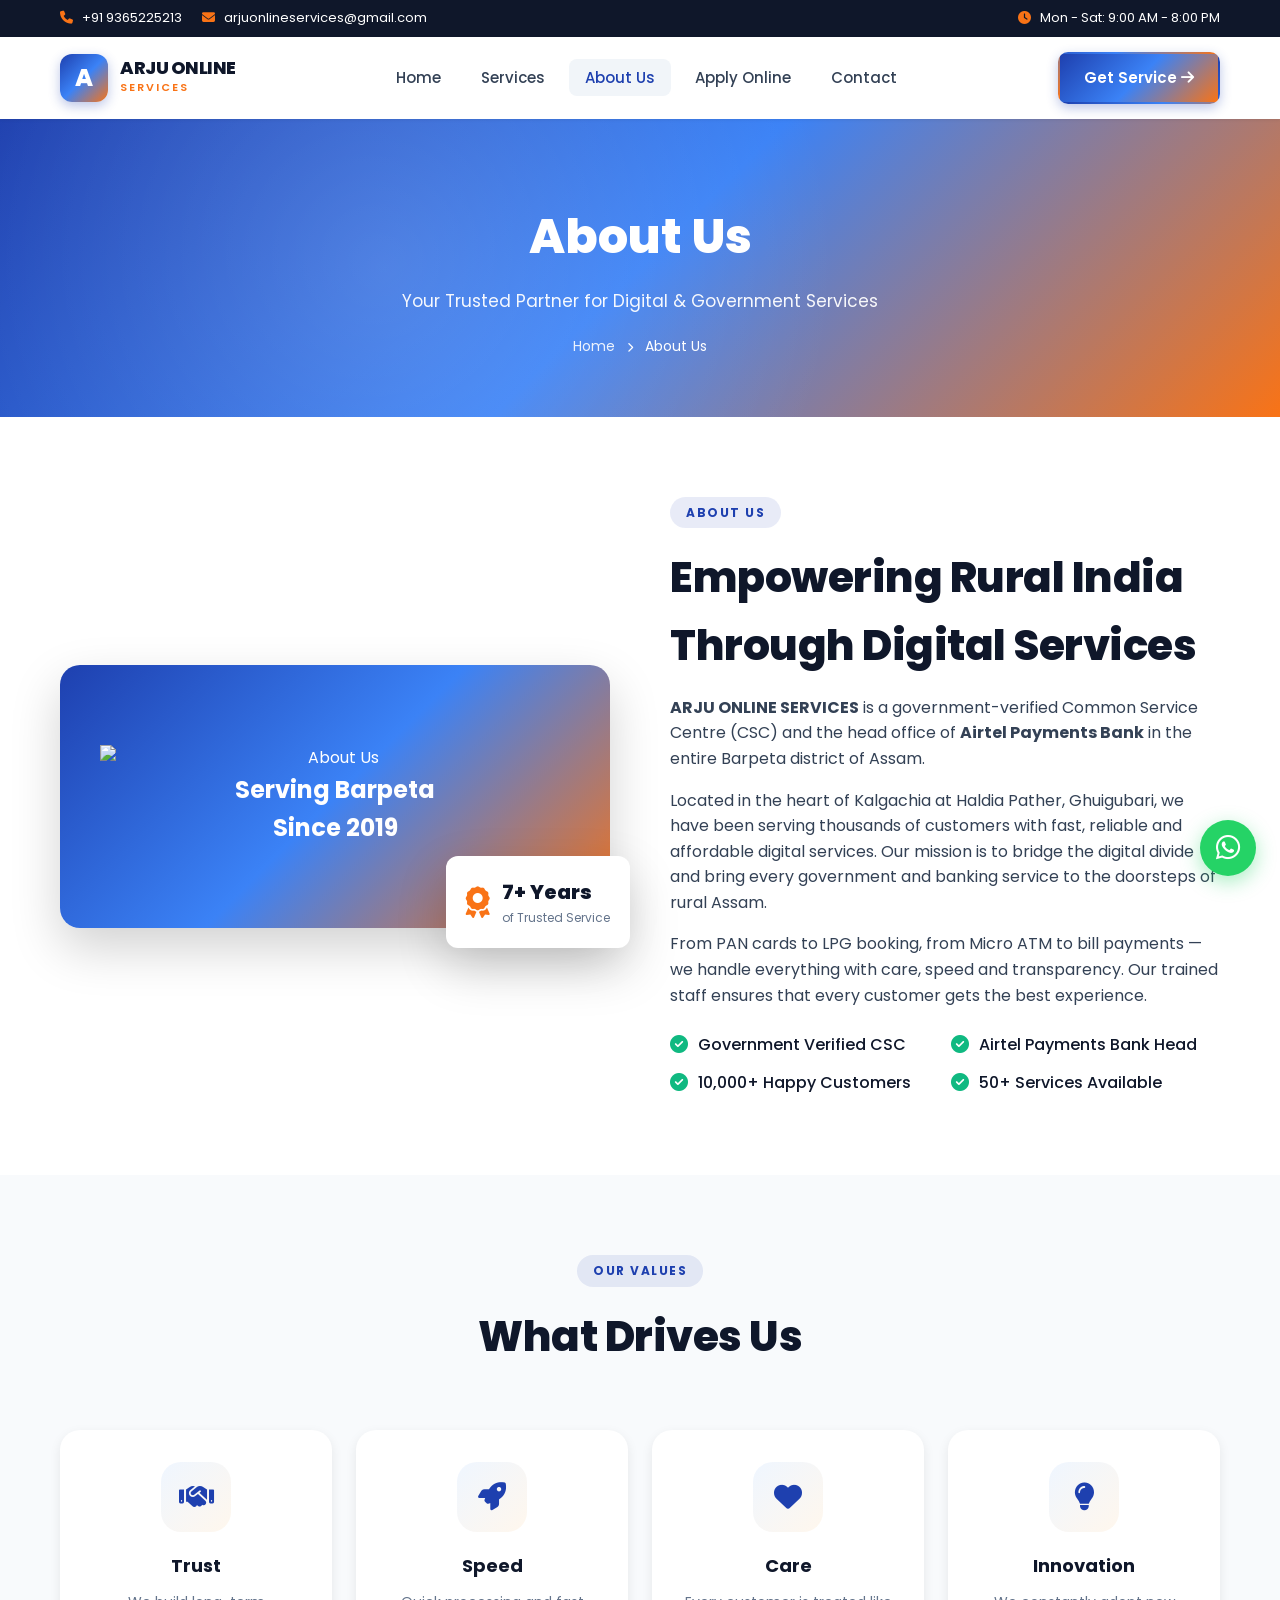
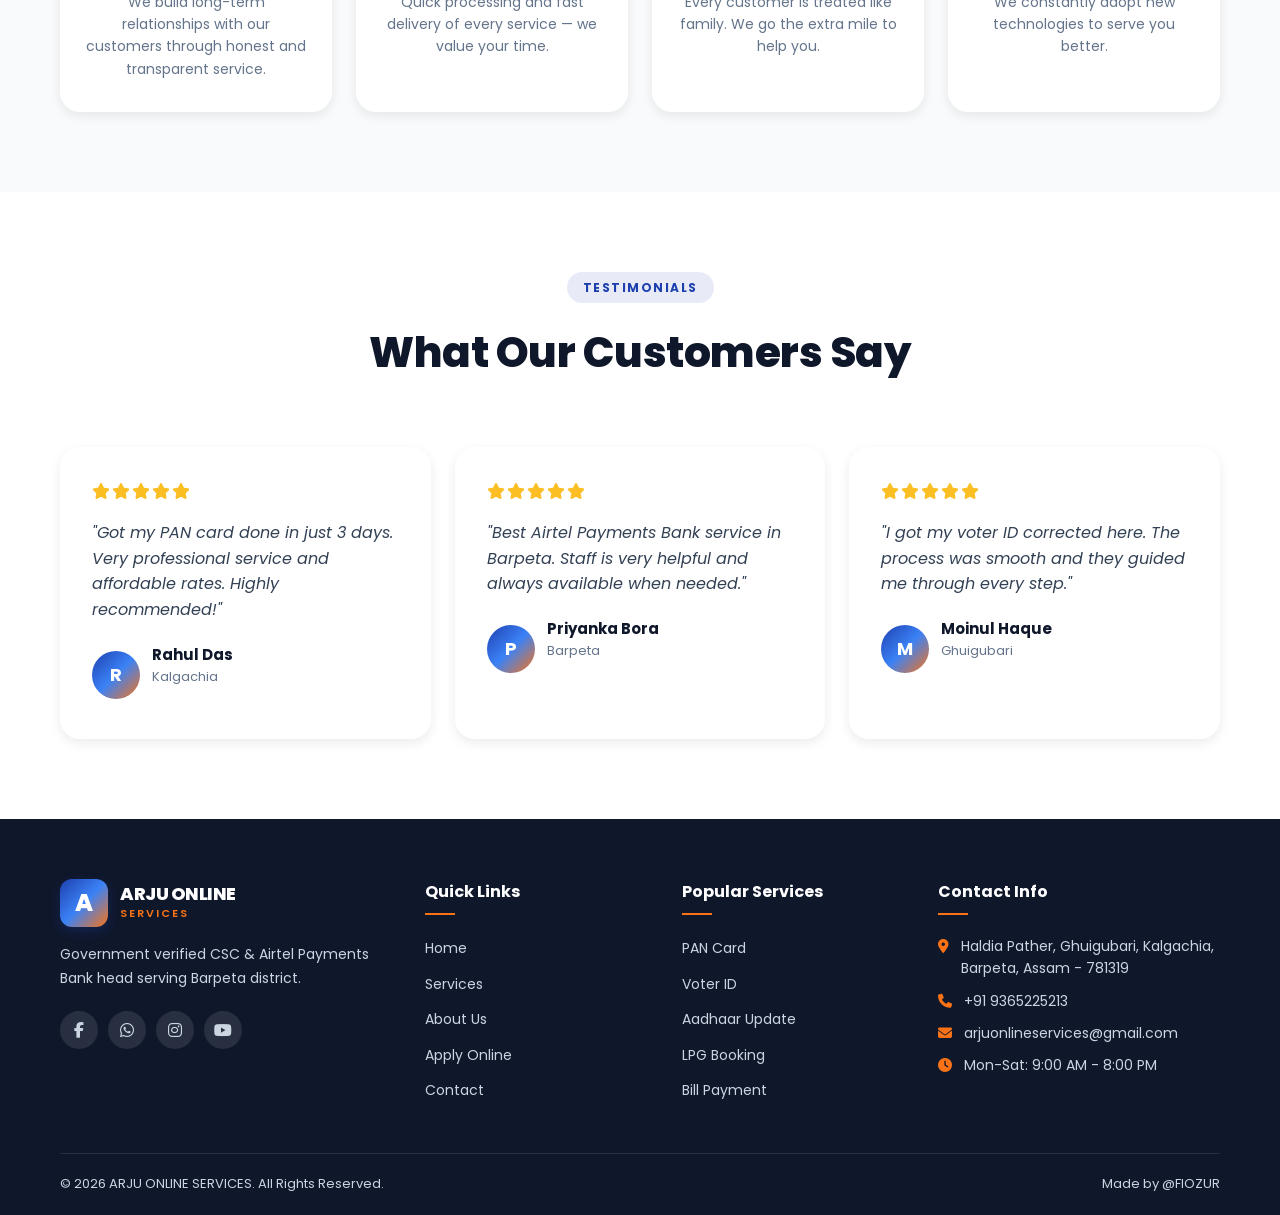
==== commit b429fe0f: "Refactor index.html for improved structure and content Updated the HTML structure and content for be" ====
--- a/index.html
+++ b/index.html
@@ -3,207 +3,159 @@
 <head>
 <meta charset="UTF-8" />
 <meta name="viewport" content="width=device-width, initial-scale=1.0" />
-<meta name="description" content="ARJU ONLINE SERVICES - Government Verified CSC & Airtel Payments Bank Head in Barpeta, Assam. All digital & government services under one roof." />
-<meta name="keywords" content="CSC Barpeta, Airtel Payments Bank, PAN Card, Voter ID, LPG Booking, Bill Payment, Kalgachia, Assam CSC" />
-<title>ARJU ONLINE SERVICES | CSC & Airtel Payments Bank - Barpeta, Assam</title>
+<title>About Us | ARJU ONLINE SERVICES</title>
 <link rel="stylesheet" href="styles.css" />
 <link rel="stylesheet" href="https://cdnjs.cloudflare.com/ajax/libs/font-awesome/6.5.1/css/all.min.css" />
-<link rel="preconnect" href="https://fonts.googleapis.com">
-<link rel="preconnect" href="https://fonts.gstatic.com" crossorigin>
-<link href="https://fonts.googleapis.com/css2?family=Poppins:wght@300;400;500;600;700;800&family=Hind+Siliguri:wght@400;600;700&display=swap" rel="stylesheet">
+<link href="https://fonts.googleapis.com/css2?family=Poppins:wght@300;400;500;600;700;800&display=swap" rel="stylesheet">
 </head>
 <body>
 
-<!-- Top Info Bar -->
 <div class="top-bar">
   <div class="container top-bar-inner">
     <div class="top-left">
       <span><i class="fas fa-phone"></i> +91 9365225213</span>
       <span class="hide-mobile"><i class="fas fa-envelope"></i> arjuonlineservices@gmail.com</span>
     </div>
-    <div class="top-right">
-      <span><i class="fas fa-clock"></i> Mon - Sat: 9:00 AM - 8:00 PM</span>
-    </div>
+    <div class="top-right"><span><i class="fas fa-clock"></i> Mon - Sat: 9:00 AM - 8:00 PM</span></div>
   </div>
 </div>
 
-<!-- Navigation -->
 <header class="header" id="header">
   <div class="container nav-container">
     <a href="index.html" class="logo">
       <div class="logo-icon">A</div>
-      <div class="logo-text">
-        <h1>ARJU ONLINE</h1>
-        <p>SERVICES</p>
-      </div>
+      <div class="logo-text"><h1>ARJU ONLINE</h1><p>SERVICES</p></div>
     </a>
     <nav class="nav" id="nav">
       <ul class="nav-list">
-        <li><a href="index.html" class="active">Home</a></li>
+        <li><a href="index.html">Home</a></li>
         <li><a href="services.html">Services</a></li>
-        <li><a href="about.html">About Us</a></li>
+        <li><a href="about.html" class="active">About Us</a></li>
         <li><a href="apply.html">Apply Online</a></li>
         <li><a href="contact.html">Contact</a></li>
       </ul>
     </nav>
     <a href="apply.html" class="btn btn-primary nav-cta hide-mobile">Get Service <i class="fas fa-arrow-right"></i></a>
-    <button class="menu-toggle" id="menuToggle" aria-label="Toggle menu">
-      <i class="fas fa-bars"></i>
-    </button>
+    <button class="menu-toggle" id="menuToggle"><i class="fas fa-bars"></i></button>
   </div>
 </header>
 
-<!-- Hero Section -->
-<section class="hero">
-  <div class="hero-bg"></div>
-  <div class="container hero-content">
-    <div class="hero-text">
-      <span class="hero-badge"><i class="fas fa-certificate"></i> Government Verified CSC</span>
-      <h2 class="hero-title">All Government & Digital Services <span class="text-gradient">Under One Roof</span></h2>
-      <p class="hero-desc">Head office of Airtel Payments Bank in entire Barpeta district. Trusted by thousands of customers in Kalgachia and surrounding areas for fast, reliable & affordable services.</p>
-      <div class="hero-buttons">
-        <a href="services.html" class="btn btn-primary btn-lg">Explore Services <i class="fas fa-arrow-right"></i></a>
-        <a href="contact.html" class="btn btn-outline btn-lg"><i class="fas fa-map-marker-alt"></i> Visit Us</a>
-      </div>
-      <div class="hero-stats">
-        <div class="stat"><h3>10K+</h3><p>Happy Customers</p></div>
-        <div class="stat"><h3>50+</h3><p>Services</p></div>
-        <div class="stat"><h3>5+</h3><p>Years Experience</p></div>
-      </div>
-    </div>
-    <div class="hero-image">
-      <div class="hero-card card-1"><i class="fas fa-id-card"></i><span>PAN Card</span></div>
-      <div class="hero-card card-2"><i class="fas fa-bolt"></i><span>Bill Pay</span></div>
-      <div class="hero-card card-3"><i class="fas fa-university"></i><span>Banking</span></div>
-      <div class="hero-card card-4"><i class="fas fa-fire"></i><span>LPG</span></div>
-      <div class="hero-card card-5"><i class="fas fa-user-check"></i><span>Voter ID</span></div>
-    </div>
-  </div>
-</section>
-
-<!-- Marquee -->
-<div class="marquee">
-  <div class="marquee-content">
-    <span>✅ PAN Card</span><span>✅ Voter ID</span><span>✅ Aadhaar Update</span><span>✅ LPG Booking</span>
-    <span>✅ Electricity Bill</span><span>✅ Micro ATM</span><span>✅ Airtel Payments Bank</span><span>✅ Zerox & Print</span>
-    <span>✅ Ration Card</span><span>✅ Driving License</span><span>✅ Passport</span><span>✅ Ayushman Card</span>
-    <span>✅ PAN Card</span><span>✅ Voter ID</span><span>✅ Aadhaar Update</span><span>✅ LPG Booking</span>
-  </div>
+<section class="page-header">
+  <div class="container">
+    <h1>About Us</h1>
+    <p>Your Trusted Partner for Digital & Government Services</p>
+    <div class="breadcrumb">
+      <a href="index.html">Home</a> <i class="fas fa-chevron-right"></i> <span>About Us</span>
+    </div>
+  </div>
+</section>
+
+<section class="section">
+  <div class="container">
+    <div class="about-grid">
+      <div class="about-image">
+        <div class="about-img-box">
+          <div class="about-badge"><i class="fas fa-award"></i><div><h4>7+ Years</h4><p>of Trusted Service</p></div></div>
+          <div class="about-visual">
+    <img src="images/about.jpeg" alt="About Us" class="about-visual-img">
+    <h3>Serving Barpeta<br>Since 2019</h3>
 </div>
-
-<!-- Services Preview -->
+        </div>
+      </div>
+      <div class="about-content">
+        <span class="section-tag">ABOUT US</span>
+        <h2 class="section-title" style="text-align:left;">Empowering Rural India Through Digital Services</h2>
+        <p><strong>ARJU ONLINE SERVICES</strong> is a government-verified Common Service Centre (CSC) and the head office of <strong>Airtel Payments Bank</strong> in the entire Barpeta district of Assam.</p>
+        <p>Located in the heart of Kalgachia at Haldia Pather, Ghuigubari, we have been serving thousands of customers with fast, reliable and affordable digital services. Our mission is to bridge the digital divide and bring every government and banking service to the doorsteps of rural Assam.</p>
+        <p>From PAN cards to LPG booking, from Micro ATM to bill payments — we handle everything with care, speed and transparency. Our trained staff ensures that every customer gets the best experience.</p>
+        <div class="about-checklist">
+          <div><i class="fas fa-check-circle"></i> Government Verified CSC</div>
+          <div><i class="fas fa-check-circle"></i> Airtel Payments Bank Head</div>
+          <div><i class="fas fa-check-circle"></i> 10,000+ Happy Customers</div>
+          <div><i class="fas fa-check-circle"></i> 50+ Services Available</div>
+        </div>
+      </div>
+    </div>
+  </div>
+</section>
+
+<section class="section section-alt">
+  <div class="container">
+    <div class="section-header">
+      <span class="section-tag">OUR VALUES</span>
+      <h2 class="section-title">What Drives Us</h2>
+    </div>
+    <div class="values-grid">
+      <div class="value-card">
+        <div class="value-icon"><i class="fas fa-handshake"></i></div>
+        <h3>Trust</h3>
+        <p>We build long-term relationships with our customers through honest and transparent service.</p>
+      </div>
+      <div class="value-card">
+        <div class="value-icon"><i class="fas fa-rocket"></i></div>
+        <h3>Speed</h3>
+        <p>Quick processing and fast delivery of every service — we value your time.</p>
+      </div>
+      <div class="value-card">
+        <div class="value-icon"><i class="fas fa-heart"></i></div>
+        <h3>Care</h3>
+        <p>Every customer is treated like family. We go the extra mile to help you.</p>
+      </div>
+      <div class="value-card">
+        <div class="value-icon"><i class="fas fa-lightbulb"></i></div>
+        <h3>Innovation</h3>
+        <p>We constantly adopt new technologies to serve you better.</p>
+      </div>
+    </div>
+  </div>
+</section>
+
 <section class="section">
   <div class="container">
     <div class="section-header">
-      <span class="section-tag">OUR SERVICES</span>
-      <h2 class="section-title">What We Offer</h2>
-      <p class="section-desc">From government documents to daily utility payments — we handle it all with speed and trust.</p>
-    </div>
-    <div class="services-grid">
-      <div class="service-card">
-        <div class="service-icon" style="background: linear-gradient(135deg, #ff6b35, #f7931e);"><i class="fas fa-id-card"></i></div>
-        <h3>PAN Card</h3>
-        <p>New PAN, corrections, reprint & instant e-PAN services with quick processing.</p>
-        <a href="services.html" class="service-link">Learn More <i class="fas fa-arrow-right"></i></a>
-      </div>
-      <div class="service-card">
-        <div class="service-icon" style="background: linear-gradient(135deg, #0066b3, #00a3e0);"><i class="fas fa-user-check"></i></div>
-        <h3>Voter ID</h3>
-        <p>New Voter ID registration, address change, correction & download services.</p>
-        <a href="services.html" class="service-link">Learn More <i class="fas fa-arrow-right"></i></a>
-      </div>
-      <div class="service-card">
-        <div class="service-icon" style="background: linear-gradient(135deg, #e63946, #f77f00);"><i class="fas fa-fire"></i></div>
-        <h3>LPG Booking</h3>
-        <p>Book Indane, HP Gas & Bharat Gas cylinders instantly at your convenience.</p>
-        <a href="services.html" class="service-link">Learn More <i class="fas fa-arrow-right"></i></a>
-      </div>
-      <div class="service-card">
-        <div class="service-icon" style="background: linear-gradient(135deg, #ffd60a, #ffc300);"><i class="fas fa-bolt"></i></div>
-        <h3>Electricity & Bills</h3>
-        <p>Pay APDCL, water, gas, mobile recharge, DTH & all utility bills safely.</p>
-        <a href="services.html" class="service-link">Learn More <i class="fas fa-arrow-right"></i></a>
-      </div>
-      <div class="service-card">
-        <div class="service-icon" style="background: linear-gradient(135deg, #d62828, #f77f00);"><i class="fas fa-university"></i></div>
-        <h3>Airtel Payments Bank</h3>
-        <p>Head office in Barpeta. Open account, deposit, withdraw, money transfer & more.</p>
-        <a href="services.html" class="service-link">Learn More <i class="fas fa-arrow-right"></i></a>
-      </div>
-      <div class="service-card">
-        <div class="service-icon" style="background: linear-gradient(135deg, #2a9d8f, #264653);"><i class="fas fa-print"></i></div>
-        <h3>Zerox & Print</h3>
-        <p>High-quality photocopy, color/BW printing, lamination & binding services.</p>
-        <a href="services.html" class="service-link">Learn More <i class="fas fa-arrow-right"></i></a>
-      </div>
-    </div>
-    <div class="center-action">
-      <a href="services.html" class="btn btn-primary btn-lg">View All 50+ Services <i class="fas fa-arrow-right"></i></a>
-    </div>
-  </div>
-</section>
-
-<!-- Why Choose Us -->
-<section class="section section-alt">
-  <div class="container">
-    <div class="section-header">
-      <span class="section-tag">WHY CHOOSE US</span>
-      <h2 class="section-title">Trusted by Thousands in Barpeta</h2>
-    </div>
-    <div class="features-grid">
-      <div class="feature">
-        <div class="feature-icon"><i class="fas fa-shield-alt"></i></div>
-        <h3>100% Secure</h3>
-        <p>All your data and documents are handled with complete confidentiality and safety.</p>
-      </div>
-      <div class="feature">
-        <div class="feature-icon"><i class="fas fa-bolt"></i></div>
-        <h3>Fast Processing</h3>
-        <p>Quick turnaround time for all services with real-time tracking updates.</p>
-      </div>
-      <div class="feature">
-        <div class="feature-icon"><i class="fas fa-rupee-sign"></i></div>
-        <h3>Affordable Rates</h3>
-        <p>Transparent pricing with no hidden charges. Best rates in the region.</p>
-      </div>
-      <div class="feature">
-        <div class="feature-icon"><i class="fas fa-headset"></i></div>
-        <h3>Expert Support</h3>
-        <p>Friendly staff ready to guide you through every step of the process.</p>
-      </div>
-    </div>
-  </div>
-</section>
-
-<!-- CTA -->
-<section class="cta-section">
-  <div class="container">
-    <div class="cta-content">
-      <h2>Ready to Get Your Service Done?</h2>
-      <p>Visit our centre or apply online. We'll handle everything for you.</p>
-      <div class="cta-buttons">
-        <a href="apply.html" class="btn btn-light btn-lg">Apply Online <i class="fas fa-paper-plane"></i></a>
-        <a href="contact.html" class="btn btn-outline-light btn-lg"><i class="fas fa-phone"></i> Contact Us</a>
-      </div>
-    </div>
-  </div>
-</section>
-
-<!-- Footer -->
+      <span class="section-tag">TESTIMONIALS</span>
+      <h2 class="section-title">What Our Customers Say</h2>
+    </div>
+    <div class="testimonials-grid">
+      <div class="testimonial">
+        <div class="stars"><i class="fas fa-star"></i><i class="fas fa-star"></i><i class="fas fa-star"></i><i class="fas fa-star"></i><i class="fas fa-star"></i></div>
+        <p>"Got my PAN card done in just 3 days. Very professional service and affordable rates. Highly recommended!"</p>
+        <div class="testimonial-author">
+          <div class="author-avatar">R</div>
+          <div><h4>Rahul Das</h4><p>Kalgachia</p></div>
+        </div>
+      </div>
+      <div class="testimonial">
+        <div class="stars"><i class="fas fa-star"></i><i class="fas fa-star"></i><i class="fas fa-star"></i><i class="fas fa-star"></i><i class="fas fa-star"></i></div>
+        <p>"Best Airtel Payments Bank service in Barpeta. Staff is very helpful and always available when needed."</p>
+        <div class="testimonial-author">
+          <div class="author-avatar">P</div>
+          <div><h4>Priyanka Bora</h4><p>Barpeta</p></div>
+        </div>
+      </div>
+      <div class="testimonial">
+        <div class="stars"><i class="fas fa-star"></i><i class="fas fa-star"></i><i class="fas fa-star"></i><i class="fas fa-star"></i><i class="fas fa-star"></i></div>
+        <p>"I got my voter ID corrected here. The process was smooth and they guided me through every step."</p>
+        <div class="testimonial-author">
+          <div class="author-avatar">M</div>
+          <div><h4>Moinul Haque</h4><p>Ghuigubari</p></div>
+        </div>
+      </div>
+    </div>
+  </div>
+</section>
+
 <footer class="footer">
   <div class="container">
     <div class="footer-grid">
       <div class="footer-col">
-        <div class="footer-logo">
-          <div class="logo-icon">A</div>
-          <div class="logo-text"><h1>ARJU ONLINE</h1><p>SERVICES</p></div>
-        </div>
-        <p class="footer-about">Government verified CSC & Airtel Payments Bank head serving Barpeta district with trusted digital services.</p>
+        <div class="footer-logo"><div class="logo-icon">A</div><div class="logo-text"><h1>ARJU ONLINE</h1><p>SERVICES</p></div></div>
+        <p class="footer-about">Government verified CSC & Airtel Payments Bank head serving Barpeta district.</p>
         <div class="social-links">
-          <a href="#" aria-label="Facebook"><i class="fab fa-facebook-f"></i></a>
-          <a href="#" aria-label="WhatsApp"><i class="fab fa-whatsapp"></i></a>
-          <a href="#" aria-label="Instagram"><i class="fab fa-instagram"></i></a>
-          <a href="#" aria-label="YouTube"><i class="fab fa-youtube"></i></a>
+          <a href="#"><i class="fab fa-facebook-f"></i></a>
+          <a href="#"><i class="fab fa-whatsapp"></i></a>
+          <a href="#"><i class="fab fa-instagram"></i></a>
+          <a href="#"><i class="fab fa-youtube"></i></a>
         </div>
       </div>
       <div class="footer-col">
@@ -238,16 +190,11 @@
     </div>
     <div class="footer-bottom">
       <p>&copy; 2026 ARJU ONLINE SERVICES. All Rights Reserved.</p>
-      <p>Made with <i class="fas fa-heart" style="color:#e63946;"></i> in Assam</p>
+            <p>Made by <a href="https://instagram.com/fiozur">@FIOZUR</a></p>
     </div>
   </div>
 </footer>
-
-<!-- WhatsApp Float -->
-<a href="https://wa.me/919365225213" class="whatsapp-float" target="_blank" aria-label="WhatsApp">
-  <i class="fab fa-whatsapp"></i>
-</a>
-
+<a href="https://wa.me/919365225213" class="whatsapp-float" target="_blank"><i class="fab fa-whatsapp"></i></a>
 <script src="script.js"></script>
 </body>
-</html>+</html>
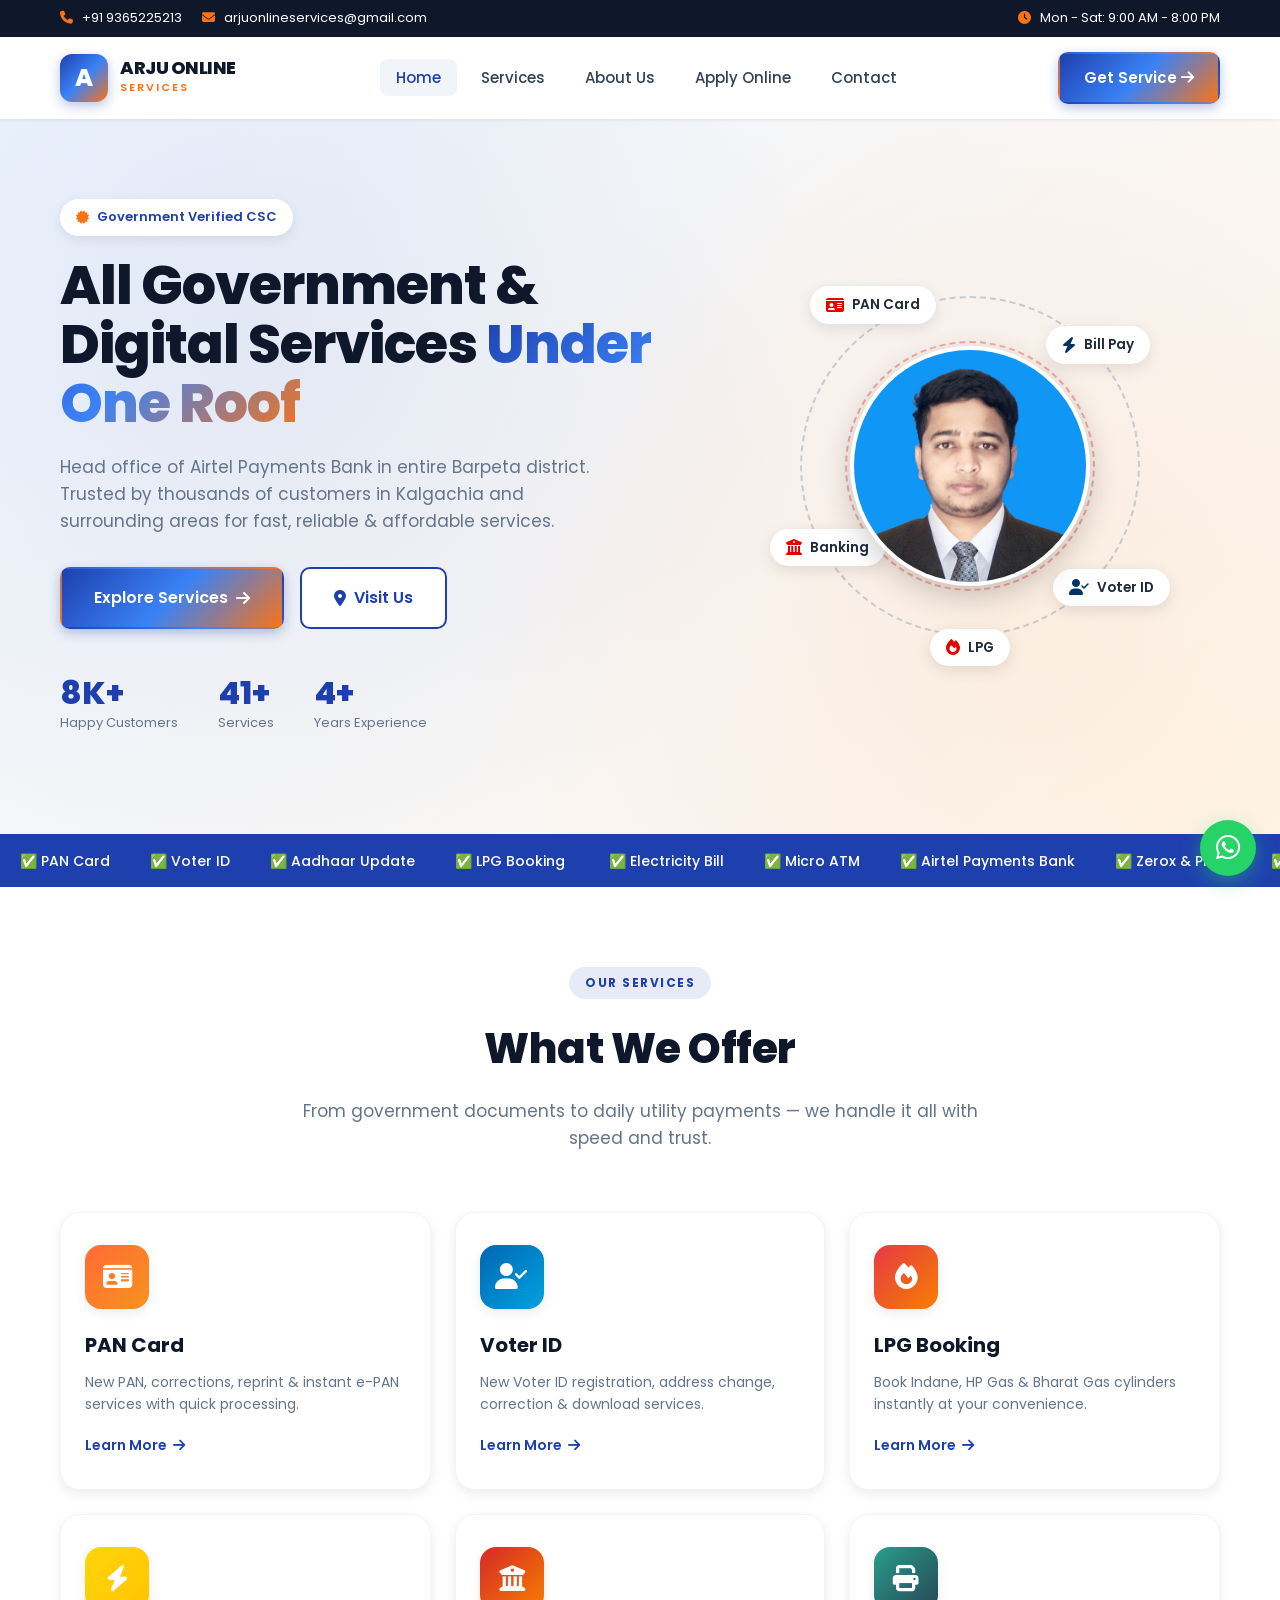
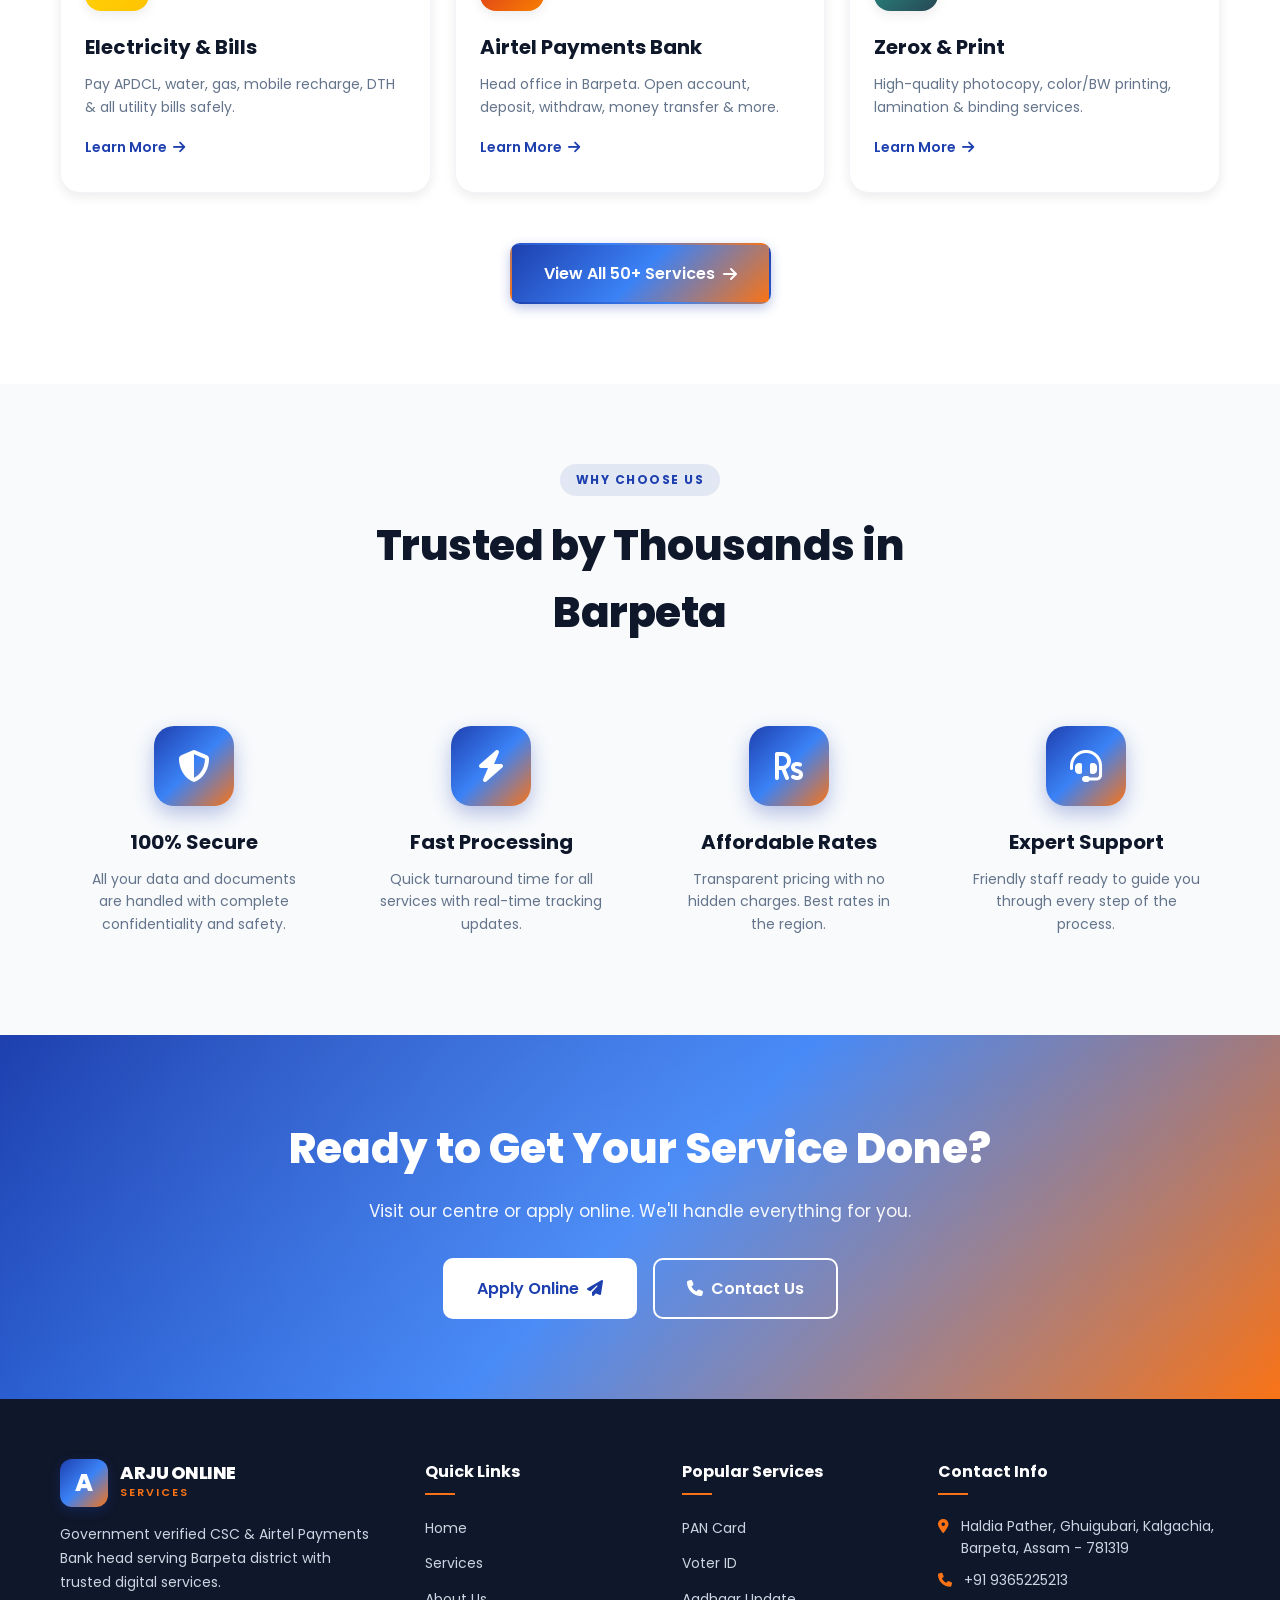
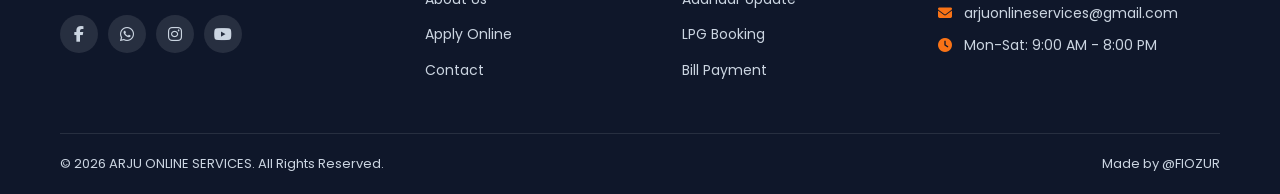
==== commit 18e0330c: "Update meta tags and restructure HTML content" ====
--- a/index.html
+++ b/index.html
@@ -3,159 +3,196 @@
 <head>
 <meta charset="UTF-8" />
 <meta name="viewport" content="width=device-width, initial-scale=1.0" />
-<title>About Us | ARJU ONLINE SERVICES</title>
+<meta name="description" content="ARJU ONLINE SERVICES - Government Verified CSC & Airtel Payments Bank Head in Barpeta, Assam. All digital & government services under one roof." />
+<meta name="keywords" content="CSC Barpeta, Airtel Payments Bank, PAN Card, Voter ID, LPG Booking, Bill Payment, Kalgachia, Assam CSC" />
+<title>ARJU ONLINE SERVICES | CSC & Airtel Payments Bank - Barpeta, Assam</title>
 <link rel="stylesheet" href="styles.css" />
 <link rel="stylesheet" href="https://cdnjs.cloudflare.com/ajax/libs/font-awesome/6.5.1/css/all.min.css" />
-<link href="https://fonts.googleapis.com/css2?family=Poppins:wght@300;400;500;600;700;800&display=swap" rel="stylesheet">
+<link rel="preconnect" href="https://fonts.googleapis.com">
+<link rel="preconnect" href="https://fonts.gstatic.com" crossorigin>
+<link href="https://fonts.googleapis.com/css2?family=Poppins:wght@300;400;500;600;700;800&family=Hind+Siliguri:wght@400;600;700&display=swap" rel="stylesheet">
 </head>
 <body>
-
 <div class="top-bar">
   <div class="container top-bar-inner">
     <div class="top-left">
       <span><i class="fas fa-phone"></i> +91 9365225213</span>
       <span class="hide-mobile"><i class="fas fa-envelope"></i> arjuonlineservices@gmail.com</span>
     </div>
-    <div class="top-right"><span><i class="fas fa-clock"></i> Mon - Sat: 9:00 AM - 8:00 PM</span></div>
+    <div class="top-right">
+      <span><i class="fas fa-clock"></i> Mon - Sat: 9:00 AM - 8:00 PM</span>
+    </div>
   </div>
 </div>
-
 <header class="header" id="header">
   <div class="container nav-container">
     <a href="index.html" class="logo">
       <div class="logo-icon">A</div>
-      <div class="logo-text"><h1>ARJU ONLINE</h1><p>SERVICES</p></div>
+      <div class="logo-text">
+        <h1>ARJU ONLINE</h1>
+        <p>SERVICES</p>
+      </div>
     </a>
     <nav class="nav" id="nav">
       <ul class="nav-list">
-        <li><a href="index.html">Home</a></li>
+        <li><a href="index.html" class="active">Home</a></li>
         <li><a href="services.html">Services</a></li>
-        <li><a href="about.html" class="active">About Us</a></li>
+        <li><a href="about.html">About Us</a></li>
         <li><a href="apply.html">Apply Online</a></li>
         <li><a href="contact.html">Contact</a></li>
       </ul>
     </nav>
     <a href="apply.html" class="btn btn-primary nav-cta hide-mobile">Get Service <i class="fas fa-arrow-right"></i></a>
-    <button class="menu-toggle" id="menuToggle"><i class="fas fa-bars"></i></button>
+    <button class="menu-toggle" id="menuToggle" aria-label="Toggle menu">
+      <i class="fas fa-bars"></i>
+    </button>
   </div>
 </header>
-
-<section class="page-header">
-  <div class="container">
-    <h1>About Us</h1>
-    <p>Your Trusted Partner for Digital & Government Services</p>
-    <div class="breadcrumb">
-      <a href="index.html">Home</a> <i class="fas fa-chevron-right"></i> <span>About Us</span>
-    </div>
+<section class="hero">
+  <div class="hero-bg"></div>
+  <div class="container hero-content">
+    <div class="hero-text">
+      <span class="hero-badge"><i class="fas fa-certificate"></i> Government Verified CSC</span>
+      <h2 class="hero-title">All Government & Digital Services <span class="text-gradient">Under One Roof</span></h2>
+      <p class="hero-desc">Head office of Airtel Payments Bank in entire Barpeta district. Trusted by thousands of customers in Kalgachia and surrounding areas for fast, reliable & affordable services.</p>
+      <div class="hero-buttons">
+        <a href="services.html" class="btn btn-primary btn-lg">Explore Services <i class="fas fa-arrow-right"></i></a>
+        <a href="contact.html" class="btn btn-outline btn-lg"><i class="fas fa-map-marker-alt"></i> Visit Us</a>
+      </div>
+      <div class="hero-stats">
+        <div class="stat"><h3>10K+</h3><p>Happy Customers</p></div>
+        <div class="stat"><h3>50+</h3><p>Services</p></div>
+        <div class="stat"><h3>5+</h3><p>Years Experience</p></div>
+      </div>
+    </div>
+            <div class="hero-image owner-orbit-section">
+                <div class="orbit-ring ring-1"></div>
+                <div class="orbit-ring ring-2"></div>
+                <div class="center-profile">
+                    <img src="images/profile.jpg" alt="Arju Online Services Owner" class="owner-img">
+                </div>
+                <div class="orbit-badge badge-pan"><i class="fas fa-id-card"></i> PAN Card</div>
+                <div class="orbit-badge badge-bill"><i class="fas fa-bolt"></i> Bill Pay</div>
+                <div class="orbit-badge badge-bank"><i class="fas fa-university"></i> Banking</div>
+                <div class="orbit-badge badge-voter"><i class="fas fa-user-check"></i> Voter ID</div>
+                <div class="orbit-badge badge-lpg"><i class="fas fa-fire"></i> LPG</div>
+            </div>
   </div>
 </section>
-
+<div class="marquee">
+  <div class="marquee-content">
+    <span>✅ PAN Card</span><span>✅ Voter ID</span><span>✅ Aadhaar Update</span><span>✅ LPG Booking</span>
+    <span>✅ Electricity Bill</span><span>✅ Micro ATM</span><span>✅ Airtel Payments Bank</span><span>✅ Zerox & Print</span>
+    <span>✅ Ration Card</span><span>✅ Driving License</span><span>✅ Passport</span><span>✅ Ayushman Card</span>
+    <span>✅ PAN Card</span><span>✅ Voter ID</span><span>✅ Aadhaar Update</span><span>✅ LPG Booking</span>
+  </div>
+</div>
 <section class="section">
   <div class="container">
-    <div class="about-grid">
-      <div class="about-image">
-        <div class="about-img-box">
-          <div class="about-badge"><i class="fas fa-award"></i><div><h4>7+ Years</h4><p>of Trusted Service</p></div></div>
-          <div class="about-visual">
-    <img src="images/about.jpeg" alt="About Us" class="about-visual-img">
-    <h3>Serving Barpeta<br>Since 2019</h3>
-</div>
-        </div>
-      </div>
-      <div class="about-content">
-        <span class="section-tag">ABOUT US</span>
-        <h2 class="section-title" style="text-align:left;">Empowering Rural India Through Digital Services</h2>
-        <p><strong>ARJU ONLINE SERVICES</strong> is a government-verified Common Service Centre (CSC) and the head office of <strong>Airtel Payments Bank</strong> in the entire Barpeta district of Assam.</p>
-        <p>Located in the heart of Kalgachia at Haldia Pather, Ghuigubari, we have been serving thousands of customers with fast, reliable and affordable digital services. Our mission is to bridge the digital divide and bring every government and banking service to the doorsteps of rural Assam.</p>
-        <p>From PAN cards to LPG booking, from Micro ATM to bill payments — we handle everything with care, speed and transparency. Our trained staff ensures that every customer gets the best experience.</p>
-        <div class="about-checklist">
-          <div><i class="fas fa-check-circle"></i> Government Verified CSC</div>
-          <div><i class="fas fa-check-circle"></i> Airtel Payments Bank Head</div>
-          <div><i class="fas fa-check-circle"></i> 10,000+ Happy Customers</div>
-          <div><i class="fas fa-check-circle"></i> 50+ Services Available</div>
-        </div>
-      </div>
+    <div class="section-header">
+      <span class="section-tag">OUR SERVICES</span>
+      <h2 class="section-title">What We Offer</h2>
+      <p class="section-desc">From government documents to daily utility payments — we handle it all with speed and trust.</p>
+    </div>
+    <div class="services-grid">
+      <div class="service-card">
+        <div class="service-icon" style="background: linear-gradient(135deg, #ff6b35, #f7931e);"><i class="fas fa-id-card"></i></div>
+        <h3>PAN Card</h3>
+        <p>New PAN, corrections, reprint & instant e-PAN services with quick processing.</p>
+        <a href="services.html" class="service-link">Learn More <i class="fas fa-arrow-right"></i></a>
+      </div>
+      <div class="service-card">
+        <div class="service-icon" style="background: linear-gradient(135deg, #0066b3, #00a3e0);"><i class="fas fa-user-check"></i></div>
+        <h3>Voter ID</h3>
+        <p>New Voter ID registration, address change, correction & download services.</p>
+        <a href="services.html" class="service-link">Learn More <i class="fas fa-arrow-right"></i></a>
+      </div>
+      <div class="service-card">
+        <div class="service-icon" style="background: linear-gradient(135deg, #e63946, #f77f00);"><i class="fas fa-fire"></i></div>
+        <h3>LPG Booking</h3>
+        <p>Book Indane, HP Gas & Bharat Gas cylinders instantly at your convenience.</p>
+        <a href="services.html" class="service-link">Learn More <i class="fas fa-arrow-right"></i></a>
+      </div>
+      <div class="service-card">
+        <div class="service-icon" style="background: linear-gradient(135deg, #ffd60a, #ffc300);"><i class="fas fa-bolt"></i></div>
+        <h3>Electricity & Bills</h3>
+        <p>Pay APDCL, water, gas, mobile recharge, DTH & all utility bills safely.</p>
+        <a href="services.html" class="service-link">Learn More <i class="fas fa-arrow-right"></i></a>
+      </div>
+      <div class="service-card">
+        <div class="service-icon" style="background: linear-gradient(135deg, #d62828, #f77f00);"><i class="fas fa-university"></i></div>
+        <h3>Airtel Payments Bank</h3>
+        <p>Head office in Barpeta. Open account, deposit, withdraw, money transfer & more.</p>
+        <a href="services.html" class="service-link">Learn More <i class="fas fa-arrow-right"></i></a>
+      </div>
+      <div class="service-card">
+        <div class="service-icon" style="background: linear-gradient(135deg, #2a9d8f, #264653);"><i class="fas fa-print"></i></div>
+        <h3>Zerox & Print</h3>
+        <p>High-quality photocopy, color/BW printing, lamination & binding services.</p>
+        <a href="services.html" class="service-link">Learn More <i class="fas fa-arrow-right"></i></a>
+      </div>
+    </div>
+    <div class="center-action">
+      <a href="services.html" class="btn btn-primary btn-lg">View All 50+ Services <i class="fas fa-arrow-right"></i></a>
     </div>
   </div>
 </section>
-
 <section class="section section-alt">
   <div class="container">
     <div class="section-header">
-      <span class="section-tag">OUR VALUES</span>
-      <h2 class="section-title">What Drives Us</h2>
-    </div>
-    <div class="values-grid">
-      <div class="value-card">
-        <div class="value-icon"><i class="fas fa-handshake"></i></div>
-        <h3>Trust</h3>
-        <p>We build long-term relationships with our customers through honest and transparent service.</p>
-      </div>
-      <div class="value-card">
-        <div class="value-icon"><i class="fas fa-rocket"></i></div>
-        <h3>Speed</h3>
-        <p>Quick processing and fast delivery of every service — we value your time.</p>
-      </div>
-      <div class="value-card">
-        <div class="value-icon"><i class="fas fa-heart"></i></div>
-        <h3>Care</h3>
-        <p>Every customer is treated like family. We go the extra mile to help you.</p>
-      </div>
-      <div class="value-card">
-        <div class="value-icon"><i class="fas fa-lightbulb"></i></div>
-        <h3>Innovation</h3>
-        <p>We constantly adopt new technologies to serve you better.</p>
+      <span class="section-tag">WHY CHOOSE US</span>
+      <h2 class="section-title">Trusted by Thousands in Barpeta</h2>
+    </div>
+    <div class="features-grid">
+      <div class="feature">
+        <div class="feature-icon"><i class="fas fa-shield-alt"></i></div>
+        <h3>100% Secure</h3>
+        <p>All your data and documents are handled with complete confidentiality and safety.</p>
+      </div>
+      <div class="feature">
+        <div class="feature-icon"><i class="fas fa-bolt"></i></div>
+        <h3>Fast Processing</h3>
+        <p>Quick turnaround time for all services with real-time tracking updates.</p>
+      </div>
+      <div class="feature">
+        <div class="feature-icon"><i class="fas fa-rupee-sign"></i></div>
+        <h3>Affordable Rates</h3>
+        <p>Transparent pricing with no hidden charges. Best rates in the region.</p>
+      </div>
+      <div class="feature">
+        <div class="feature-icon"><i class="fas fa-headset"></i></div>
+        <h3>Expert Support</h3>
+        <p>Friendly staff ready to guide you through every step of the process.</p>
       </div>
     </div>
   </div>
 </section>
-
-<section class="section">
+<section class="cta-section">
   <div class="container">
-    <div class="section-header">
-      <span class="section-tag">TESTIMONIALS</span>
-      <h2 class="section-title">What Our Customers Say</h2>
-    </div>
-    <div class="testimonials-grid">
-      <div class="testimonial">
-        <div class="stars"><i class="fas fa-star"></i><i class="fas fa-star"></i><i class="fas fa-star"></i><i class="fas fa-star"></i><i class="fas fa-star"></i></div>
-        <p>"Got my PAN card done in just 3 days. Very professional service and affordable rates. Highly recommended!"</p>
-        <div class="testimonial-author">
-          <div class="author-avatar">R</div>
-          <div><h4>Rahul Das</h4><p>Kalgachia</p></div>
-        </div>
-      </div>
-      <div class="testimonial">
-        <div class="stars"><i class="fas fa-star"></i><i class="fas fa-star"></i><i class="fas fa-star"></i><i class="fas fa-star"></i><i class="fas fa-star"></i></div>
-        <p>"Best Airtel Payments Bank service in Barpeta. Staff is very helpful and always available when needed."</p>
-        <div class="testimonial-author">
-          <div class="author-avatar">P</div>
-          <div><h4>Priyanka Bora</h4><p>Barpeta</p></div>
-        </div>
-      </div>
-      <div class="testimonial">
-        <div class="stars"><i class="fas fa-star"></i><i class="fas fa-star"></i><i class="fas fa-star"></i><i class="fas fa-star"></i><i class="fas fa-star"></i></div>
-        <p>"I got my voter ID corrected here. The process was smooth and they guided me through every step."</p>
-        <div class="testimonial-author">
-          <div class="author-avatar">M</div>
-          <div><h4>Moinul Haque</h4><p>Ghuigubari</p></div>
-        </div>
+    <div class="cta-content">
+      <h2>Ready to Get Your Service Done?</h2>
+      <p>Visit our centre or apply online. We'll handle everything for you.</p>
+      <div class="cta-buttons">
+        <a href="apply.html" class="btn btn-light btn-lg">Apply Online <i class="fas fa-paper-plane"></i></a>
+        <a href="contact.html" class="btn btn-outline-light btn-lg"><i class="fas fa-phone"></i> Contact Us</a>
       </div>
     </div>
   </div>
 </section>
-
 <footer class="footer">
   <div class="container">
     <div class="footer-grid">
       <div class="footer-col">
-        <div class="footer-logo"><div class="logo-icon">A</div><div class="logo-text"><h1>ARJU ONLINE</h1><p>SERVICES</p></div></div>
-        <p class="footer-about">Government verified CSC & Airtel Payments Bank head serving Barpeta district.</p>
+        <div class="footer-logo">
+          <div class="logo-icon">A</div>
+          <div class="logo-text"><h1>ARJU ONLINE</h1><p>SERVICES</p></div>
+        </div>
+        <p class="footer-about">Government verified CSC & Airtel Payments Bank head serving Barpeta district with trusted digital services.</p>
         <div class="social-links">
-          <a href="#"><i class="fab fa-facebook-f"></i></a>
-          <a href="#"><i class="fab fa-whatsapp"></i></a>
-          <a href="#"><i class="fab fa-instagram"></i></a>
-          <a href="#"><i class="fab fa-youtube"></i></a>
+          <a href="#" aria-label="Facebook"><i class="fab fa-facebook-f"></i></a>
+          <a href="#" aria-label="WhatsApp"><i class="fab fa-whatsapp"></i></a>
+          <a href="#" aria-label="Instagram"><i class="fab fa-instagram"></i></a>
+          <a href="#" aria-label="YouTube"><i class="fab fa-youtube"></i></a>
         </div>
       </div>
       <div class="footer-col">
@@ -190,11 +227,79 @@
     </div>
     <div class="footer-bottom">
       <p>&copy; 2026 ARJU ONLINE SERVICES. All Rights Reserved.</p>
-            <p>Made by <a href="https://instagram.com/fiozur">@FIOZUR</a></p>
+      <p>Made by <a href="https://instagram.com/fiozur">@FIOZUR</a></p>
     </div>
   </div>
 </footer>
-<a href="https://wa.me/919365225213" class="whatsapp-float" target="_blank"><i class="fab fa-whatsapp"></i></a>
+<a href="https://wa.me/919365225213" class="whatsapp-float" target="_blank" aria-label="WhatsApp">
+  <i class="fab fa-whatsapp"></i>
+</a>
+
 <script src="script.js"></script>
+   <!-- YES THIS SHIT IS HERE CAUSE I DON'T WANT TO FUXK UP MY ENTIRE style.css FOR THIS SHIT !-->   
+  <style>
+        .owner-orbit-section {
+            position: relative;
+            width: 100%;
+            max-width: 400px;
+            height: 400px;
+            margin: 0 auto;
+            display: flex;
+            justify-content: center;
+            align-items: center;
+        }
+        .orbit-ring {
+            position: absolute;
+            border-radius: 50%;
+            border: 2px dashed rgba(230, 0, 0, 0.3); /* Airtel Red */
+        }
+        .ring-1 { width: 250px; height: 250px; animation: spin 20s linear infinite; }
+        .ring-2 { width: 340px; height: 340px; border-color: rgba(0, 51, 102, 0.2); /* CSC Blue */ animation: spin 30s linear infinite reverse; }
+        
+        .center-profile {
+            position: relative;
+            z-index: 10;
+            width: 240px;
+            height: 240px;
+            border-radius: 50%;
+            overflow: hidden;
+            box-shadow: 0 10px 30px rgba(0,0,0,0.2);
+            border: 4px solid #fff;
+            background: #fff;
+        }
+        .owner-img { width: 100%; height: 100%; object-fit: cover; }
+        
+        .orbit-badge {
+            position: absolute;
+            background: #fff;
+            padding: 8px 16px;
+            border-radius: 50px;
+            box-shadow: 0 4px 15px rgba(0,0,0,0.1);
+            font-size: 0.85rem;
+            font-weight: 600;
+            color: #1e293b;
+            z-index: 5;
+            display: flex;
+            align-items: center;
+            gap: 8px;
+            animation: float 3s ease-in-out infinite;
+        }
+        .orbit-badge i { font-size: 1rem; }
+        
+        /* Badge Positions & Colors */
+        .badge-pan { top: 5%; left: 10%; animation-delay: 0s; }
+        .badge-pan i { color: #e60000; }
+        .badge-bill { top: 15%; right: 5%; animation-delay: 0.5s; }
+        .badge-bill i { color: #003366; }
+        .badge-bank { bottom: 25%; left: 0%; animation-delay: 1s; }
+        .badge-bank i { color: #e60000; }
+        .badge-voter { bottom: 15%; right: 0%; animation-delay: 1.5s; }
+        .badge-voter i { color: #003366; }
+        .badge-lpg { bottom: 0%; left: 50%; transform: translateX(-50%); animation-delay: 2s; }
+        .badge-lpg i { color: #e60000; }
+
+        @keyframes spin { 100% { transform: rotate(360deg); } }
+        @keyframes float { 0%, 100% { transform: translateY(0); } 50% { transform: translateY(-10px); } }
+
 </body>
 </html>
